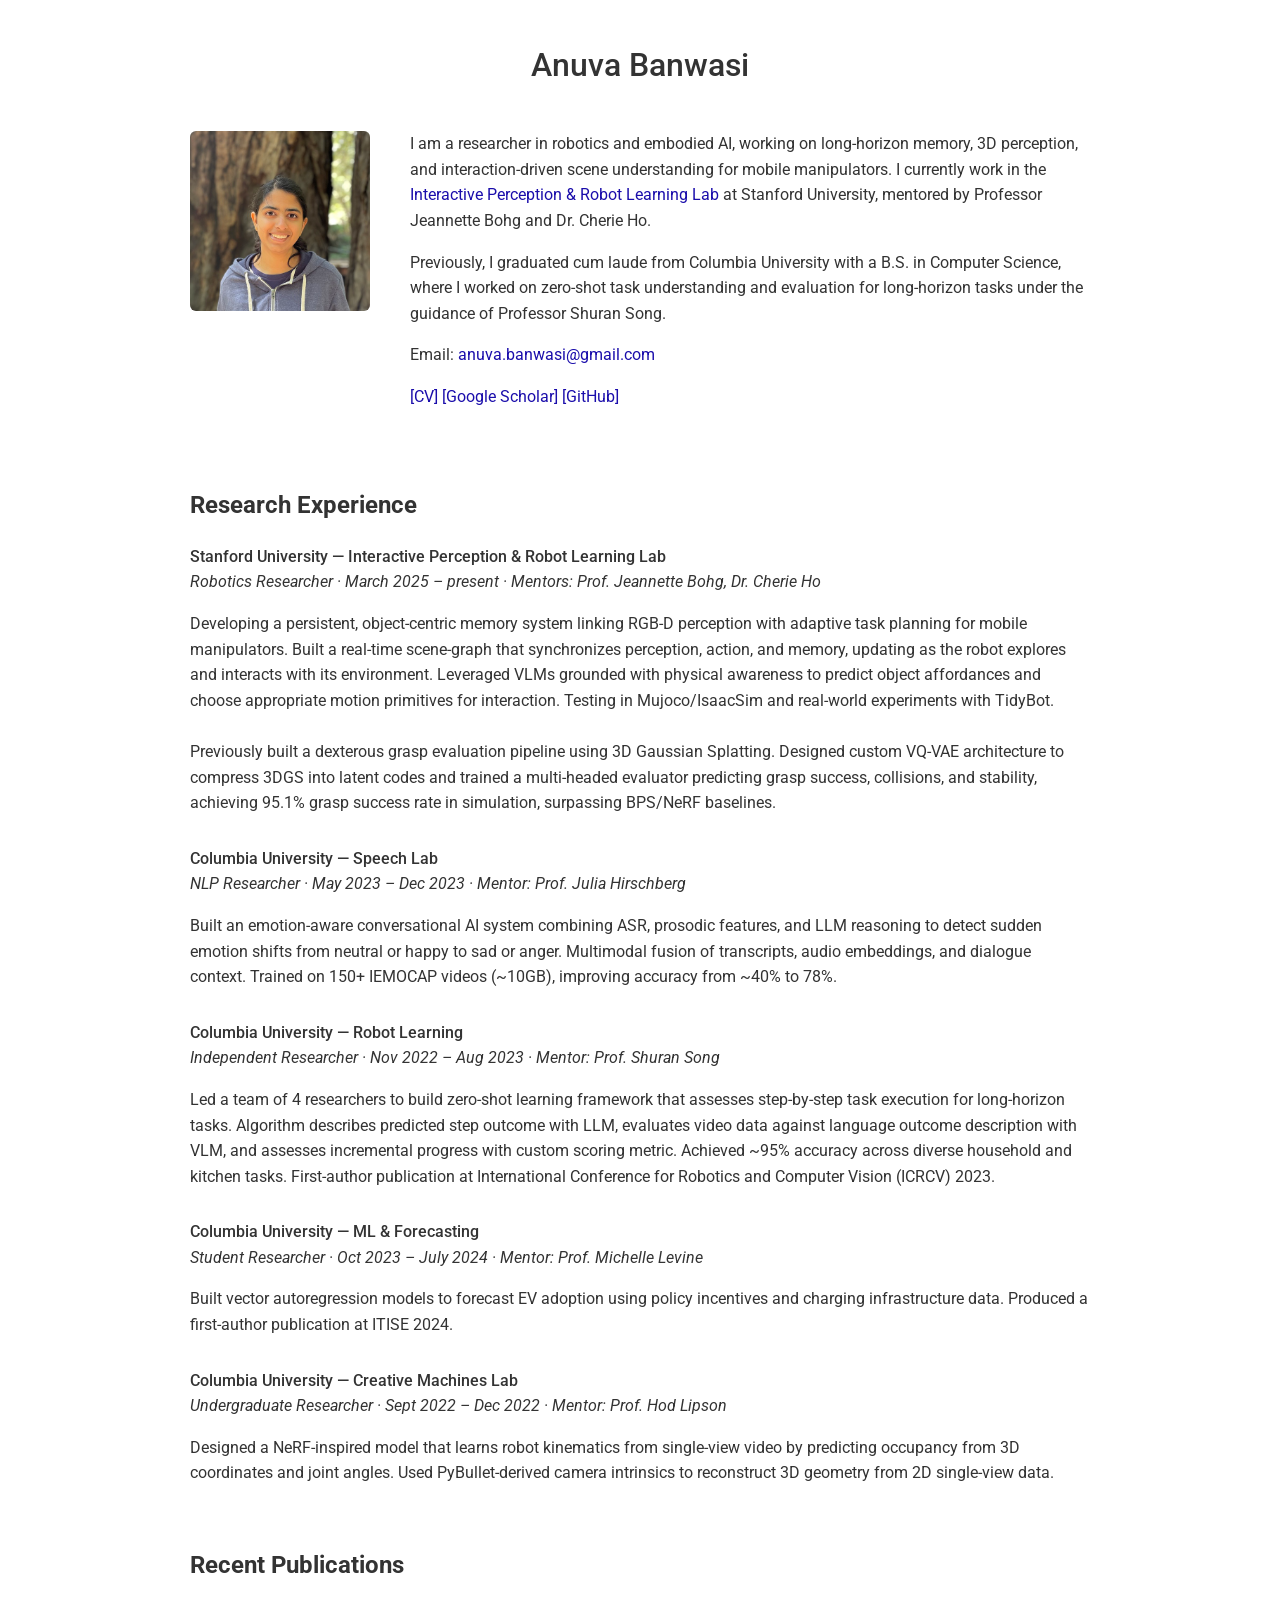
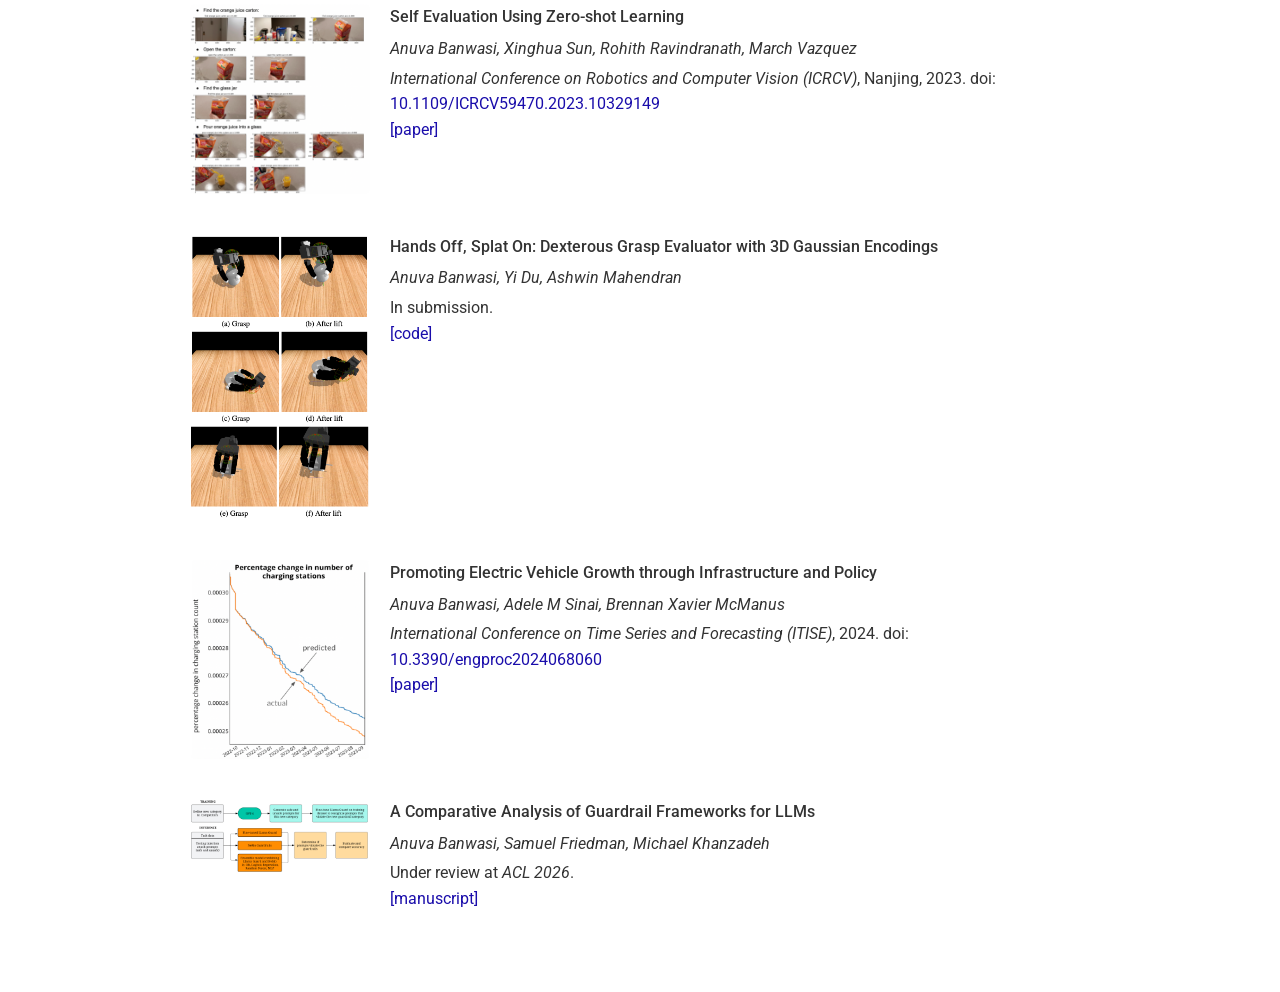
==== index.html @ 10b8a727 "Fix CV link in index.html" ====
<!DOCTYPE html>
<html lang="en">
<head>
  <meta charset="UTF-8">
  <title>Anuva Banwasi</title>
  <link href="https://fonts.googleapis.com/css2?family=Roboto:wght@300;400;500&display=swap" rel="stylesheet">
  <style>
    body {
      font-family: 'Roboto', sans-serif;
      max-width: 900px;
      margin: 40px auto 80px;
      line-height: 1.6;
      color: #333;
      padding: 0 20px;
    }

    h1 {
      text-align: center;
      margin-bottom: 40px;
      font-weight: 500;
    }

    .top-section {
      display: flex;
      flex-wrap: wrap;
      gap: 40px;
      align-items: flex-start;
    }

    .profile-pic {
      width: 180px;
      height: auto;
      border-radius: 6px;
      object-fit: cover;
      display: block;
    }

    .bio {
      flex: 1;
      min-width: 250px;
    }

    .bio p:first-of-type {
      margin-top: 0;
    }

    a {
      color: #1a0dab;
      text-decoration: none;
    }
    a:hover { text-decoration: underline; }

    .section {
      margin-top: 60px;
    }

    /* Publications */
    .publication {
      display: flex;
      align-items: flex-start;
      gap: 20px;
      margin-bottom: 40px;
    }

    .publication img {
      width: 180px;
      height: auto;
      border-radius: 6px;
      object-fit: cover;
    }

    .pub-entry {
      flex: 1;
    }

    .pub-title {
      font-weight: 500;
      margin-bottom: 6px;
    }

    .pub-authors {
      font-style: italic;
      margin-bottom: 4px;
    }

    .pub-links a {
      margin-right: 10px;
    }

    /* Research Experience list */
    .exp-entry {
      margin-bottom: 30px;
    }

    .exp-title {
      font-weight: 500;
    }

    .exp-role {
      font-style: italic;
      margin-bottom: 6px;
    }
  </style>
</head>

<body>

  <h1>Anuva Banwasi</h1>

  <!-- ================= TOP SECTION ================ -->
  <div class="top-section">
    <img class="profile-pic" src="profile.jpg" alt="Profile Photo">

    <div class="bio">
      <p>
        I am a researcher in robotics and embodied AI, working on long-horizon memory,
        3D perception, and interaction-driven scene understanding for mobile manipulators.
        I currently work in the 
        <a href="https://iprl.stanford.edu/" target="_blank">
          Interactive Perception & Robot Learning Lab
        </a>
        at Stanford University, mentored by Professor Jeannette Bohg and Dr. Cherie Ho.
      </p>

      <p>
        Previously, I graduated cum laude from Columbia University with a B.S. in Computer Science, 
        where I worked on zero-shot task understanding and evaluation for long-horizon tasks
        under the guidance of Professor Shuran Song.
      </p>

      <p>Email: <a href="mailto:anuva.banwasi@gmail.com">anuva.banwasi@gmail.com</a></p>

      <p>
        <a href="AnuvaBanwasi_Resume_Updated.pdf">[CV]</a>
        <a href="https://scholar.google.com/citations?user=RW7glMsAAAAJ&hl=en">[Google Scholar]</a>
        <a href="https://github.com/anuvabanwasi">[GitHub]</a>
      </p>
    </div>
  </div>


  <!-- ================= RESEARCH EXPERIENCE ================ -->
  <div class="section">
    <h2>Research Experience</h2>

    <!-- 1. Stanford IPRL -->
    <div class="exp-entry">
      <div class="exp-title">Stanford University — Interactive Perception & Robot Learning Lab</div>
      <div class="exp-role">Robotics Researcher · March 2025 – present · Mentors: Prof. Jeannette Bohg, Dr. Cherie Ho</div>
      <p>
        Developing a persistent, object-centric memory system linking RGB-D perception with adaptive task planning for mobile manipulators. Built a real-time scene-graph that synchronizes perception, action, and memory, updating as the robot explores and interacts with its environment. Leveraged VLMs grounded with physical awareness to predict object affordances and choose appropriate motion primitives for interaction. Testing in Mujoco/IsaacSim and real-world experiments with TidyBot.
        <br><br>
        Previously built a dexterous grasp evaluation pipeline using 3D Gaussian Splatting. Designed custom VQ-VAE architecture to compress 3DGS into latent codes and trained a multi-headed evaluator predicting grasp success, collisions, and stability, achieving 95.1% grasp success rate in simulation, surpassing BPS/NeRF baselines.
      </p>
    </div>

    <!-- 2. Columbia Speech Lab -->
    <div class="exp-entry">
      <div class="exp-title">Columbia University — Speech Lab</div>
      <div class="exp-role">NLP Researcher · May 2023 – Dec 2023 · Mentor: Prof. Julia Hirschberg</div>
      <p>
        Built an emotion-aware conversational AI system combining ASR, prosodic features, and LLM
        reasoning to detect sudden emotion shifts from neutral or happy to sad or anger. Multimodal fusion of transcripts, 
        audio embeddings, and dialogue context. Trained on 150+ IEMOCAP videos (~10GB), improving accuracy from ~40% to 78%.
      </p>
    </div>

    <!-- 3. Columbia Robot Learning -->
    <div class="exp-entry">
      <div class="exp-title">Columbia University — Robot Learning</div>
      <div class="exp-role">Independent Researcher · Nov 2022 – Aug 2023 · Mentor: Prof. Shuran Song</div>
      <p>
        Led a team of 4 researchers to build zero-shot learning framework that assesses step-by-step task execution 
        for long-horizon tasks. Algorithm describes predicted step outcome with LLM, evaluates video data against language 
        outcome description with VLM, and assesses incremental progress with custom scoring metric. Achieved ~95% accuracy
        across diverse household and kitchen tasks. First-author publication at International Conference for Robotics and Computer Vision
        (ICRCV) 2023.
      </p>
    </div>

    <!-- 4. Forecasting -->
    <div class="exp-entry">
      <div class="exp-title">Columbia University — ML & Forecasting</div>
      <div class="exp-role">Student Researcher · Oct 2023 – July 2024 · Mentor: Prof. Michelle Levine</div>
      <p>
        Built vector autoregression models to forecast EV adoption using policy incentives and 
        charging infrastructure data. Produced a first-author publication at ITISE 2024.
      </p>
    </div>

    <!-- 5. CML -->
    <div class="exp-entry">
      <div class="exp-title">Columbia University — Creative Machines Lab</div>
      <div class="exp-role">Undergraduate Researcher · Sept 2022 – Dec 2022 · Mentor: Prof. Hod Lipson</div>
      <p>
        Designed a NeRF-inspired model that learns robot kinematics from single-view video by predicting 
        occupancy from 3D coordinates and joint angles. Used PyBullet-derived camera intrinsics to 
        reconstruct 3D geometry from 2D single-view data.
      </p>
    </div>
  </div>


  <!-- ================= PUBLICATIONS ================ -->
  <div class="section">
  <h2>Recent Publications</h2>

  <!-- 1 -->
  <div class="publication">
    <img src="pub1.jpg">
    <div class="pub-entry">
      <div class="pub-title">Self Evaluation Using Zero-shot Learning</div>
      <div class="pub-authors">Anuva Banwasi, Xinghua Sun, Rohith Ravindranath, March Vazquez</div>
      <div>
        <i>International Conference on Robotics and Computer Vision (ICRCV)</i>, Nanjing, 2023.  
        doi: <a href="https://doi.org/10.1109/ICRCV59470.2023.10329149">10.1109/ICRCV59470.2023.10329149</a>
      </div>
      <div class="pub-links">
        <a href="https://doi.org/10.1109/ICRCV59470.2023.10329149">[paper]</a>
      </div>
    </div>
  </div>

    <!-- 2 -->
  <div class="publication">
    <img src="pub4.jpg">
    <div class="pub-entry">
      <div class="pub-title">Hands Off, Splat On: Dexterous Grasp Evaluator with 3D Gaussian Encodings</div>
      <div class="pub-authors">Anuva Banwasi, Yi Du, Ashwin Mahendran</div>
      <div>In submission.</div>
      <div class="pub-links">
        <a href="https://github.com/Dude346/CS231A">[code]</a>
      </div>
    </div>
  </div>

  <!-- 3 -->
  <div class="publication">
    <img src="pub2.jpg">
    <div class="pub-entry">
      <div class="pub-title">Promoting Electric Vehicle Growth through Infrastructure and Policy</div>
      <div class="pub-authors">Anuva Banwasi, Adele M Sinai, Brennan Xavier McManus</div>
      <div>
        <i>International Conference on Time Series and Forecasting (ITISE)</i>, 2024.  
        doi: <a href="https://doi.org/10.3390/engproc2024068060">10.3390/engproc2024068060</a>
      </div>
      <div class="pub-links">
        <a href="https://doi.org/10.3390/engproc2024068060">[paper]</a>
      </div>
    </div>
  </div>

  <!-- 4 -->
  <div class="publication">
    <img src="pub3.jpg">
    <div class="pub-entry">
      <div class="pub-title">A Comparative Analysis of Guardrail Frameworks for LLMs</div>
      <div class="pub-authors">Anuva Banwasi, Samuel Friedman, Michael Khanzadeh</div>
      <div>Under review at <i>ACL 2026</i>.</div>
      <div class="pub-links">
        <a href="https://github.com/llmguardrails/LLMGuardrailsPaper">[manuscript]</a>
      </div>
    </div>
  </div>

</div>

</body>
</html>
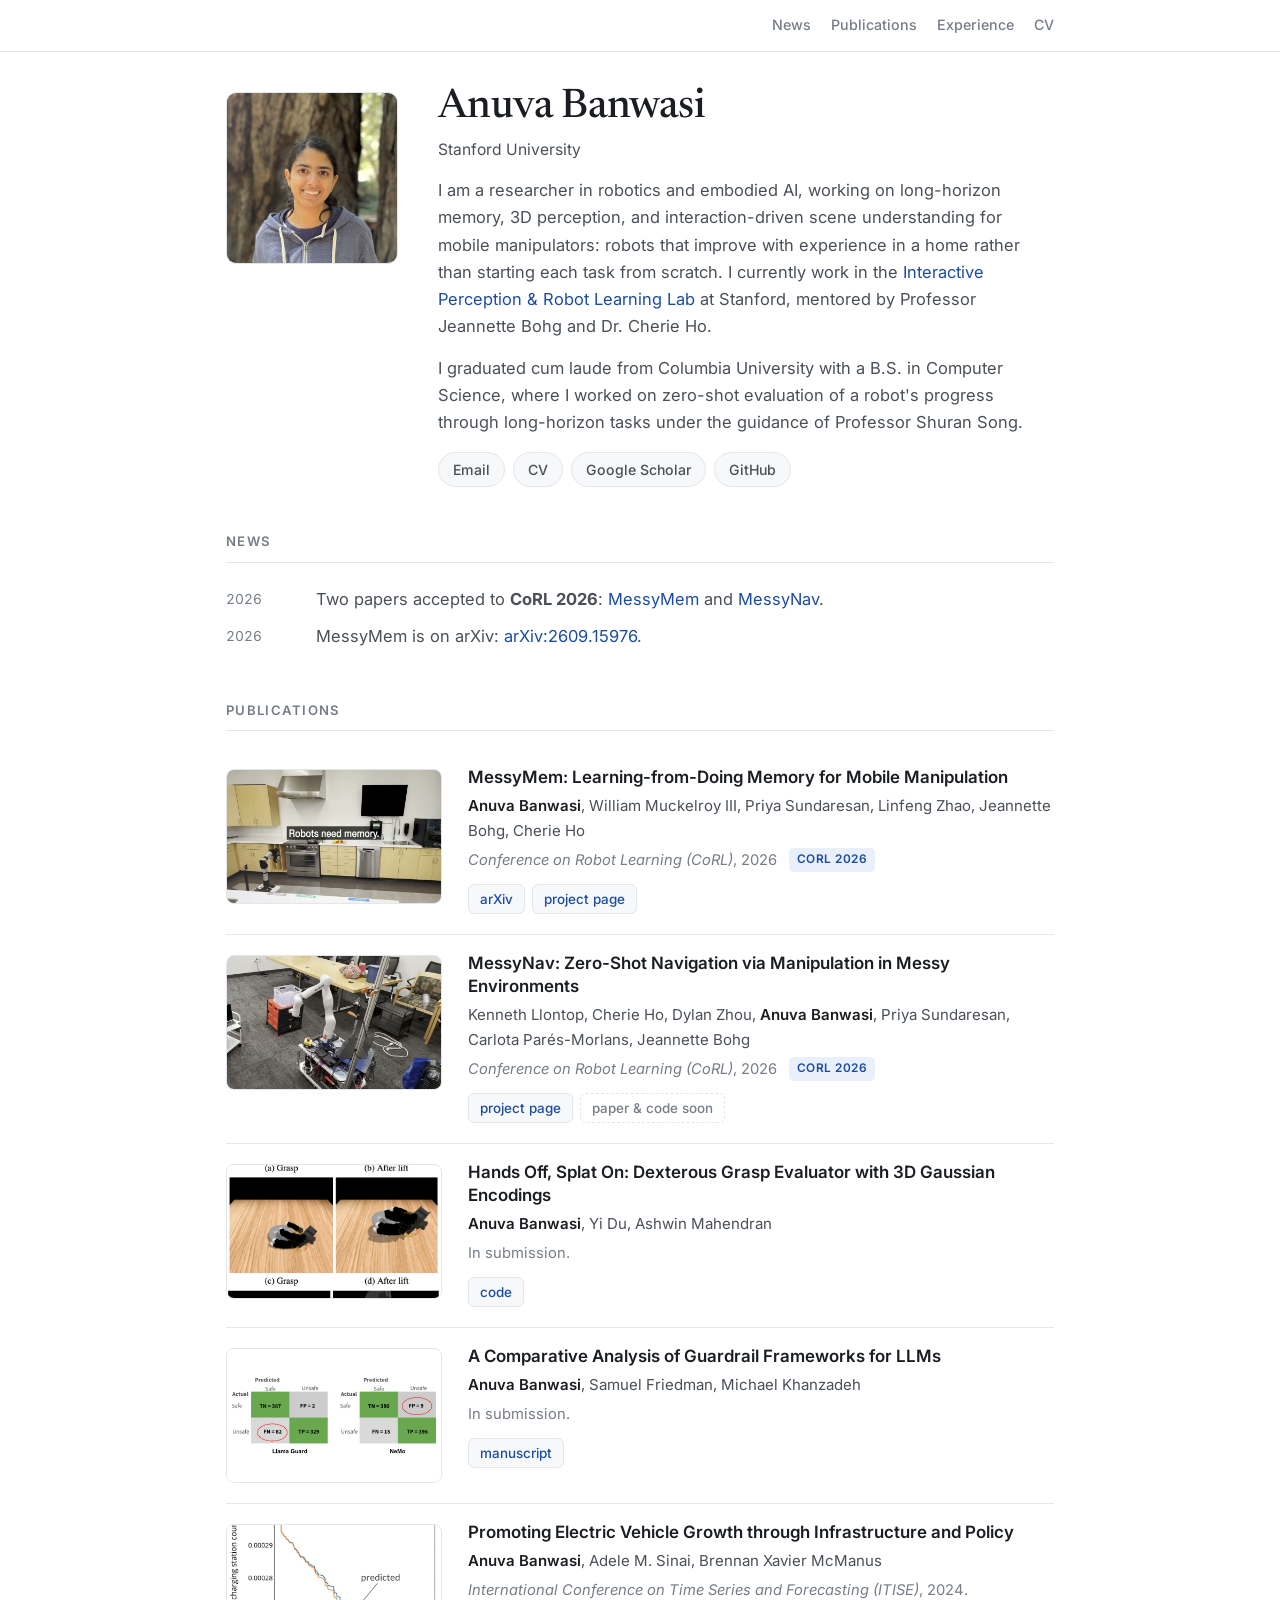
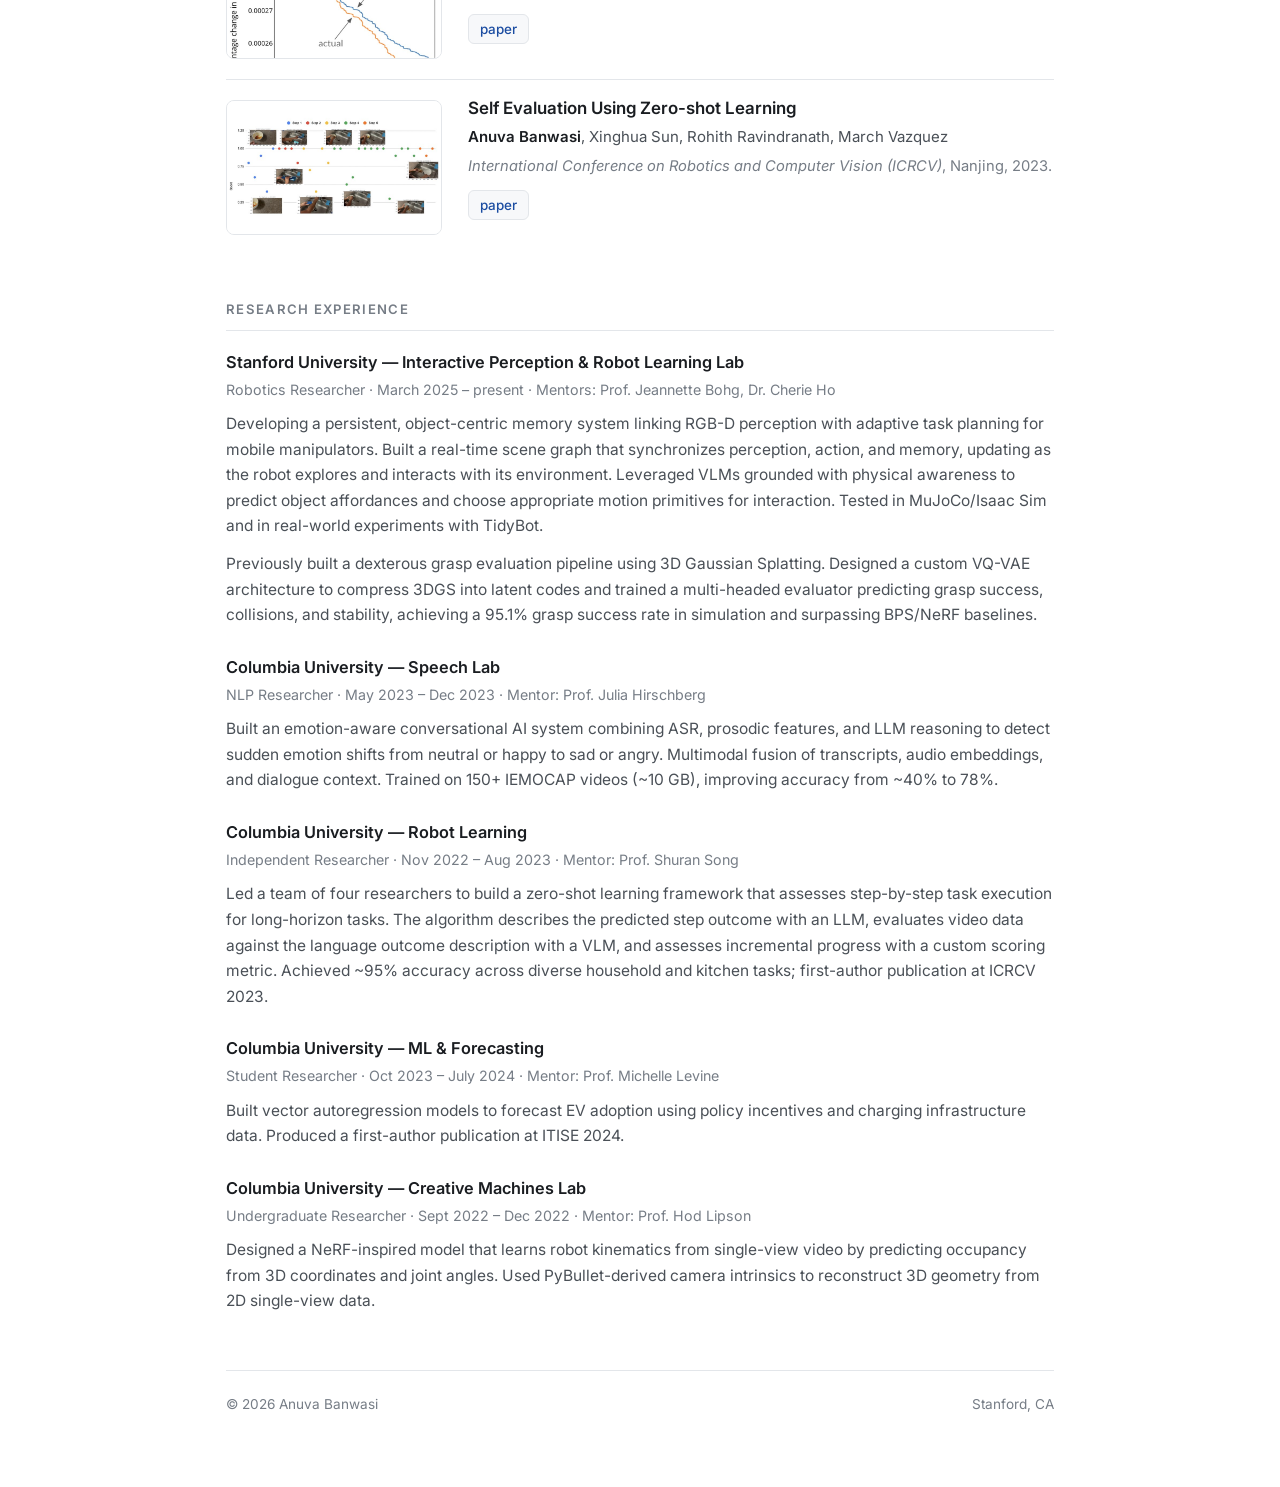
==== commit 70db8619: "Add MessyMem and MessyNav; redesign homepage - Add both CoRL 2026 papers with project/arXiv links an" ====
--- a/index.html
+++ b/index.html
@@ -1,269 +1,590 @@
 <!DOCTYPE html>
 <html lang="en">
 <head>
-  <meta charset="UTF-8">
-  <title>Anuva Banwasi</title>
-  <link href="https://fonts.googleapis.com/css2?family=Roboto:wght@300;400;500&display=swap" rel="stylesheet">
-  <style>
-    body {
-      font-family: 'Roboto', sans-serif;
-      max-width: 900px;
-      margin: 40px auto 80px;
-      line-height: 1.6;
-      color: #333;
-      padding: 0 20px;
+<meta charset="UTF-8">
+<meta name="viewport" content="width=device-width, initial-scale=1">
+
+<title>Anuva Banwasi</title>
+<meta name="description" content="Anuva Banwasi is a researcher in robotics and embodied AI, working on long-horizon memory, 3D perception, and interaction-driven scene understanding for mobile manipulators at Stanford University.">
+
+<meta property="og:title" content="Anuva Banwasi">
+<meta property="og:description" content="Researcher in robotics and embodied AI, working on long-horizon memory, 3D perception, and interaction-driven scene understanding for mobile manipulators.">
+<meta property="og:url" content="https://anuvabanwasi.github.io/">
+<meta property="og:image" content="https://anuvabanwasi.github.io/profile.jpg">
+<meta property="og:type" content="website">
+<meta name="twitter:card" content="summary">
+
+<link rel="icon" href="data:image/svg+xml,<svg xmlns='http://www.w3.org/2000/svg' viewBox='0 0 100 100'><text y='.9em' font-size='90'>🤖</text></svg>">
+<link rel="preconnect" href="https://fonts.googleapis.com">
+<link rel="preconnect" href="https://fonts.gstatic.com" crossorigin>
+<link href="https://fonts.googleapis.com/css2?family=Inter:wght@400;500;600;700&family=Newsreader:ital,opsz,wght@0,6..72,400;0,6..72,500;1,6..72,400&display=swap" rel="stylesheet">
+
+<style>
+  :root {
+    --bg:        #ffffff;
+    --surface:   #f7f8fa;
+    --text:      #1a1d21;
+    --text-soft: #4a5057;
+    --text-mute: #767d86;
+    --line:      #e3e6ea;
+    --accent:    #1b4ca1;
+    --accent-bg: #eaf0fb;
+    --radius:    10px;
+  }
+
+  @media (prefers-color-scheme: dark) {
+    :root:not([data-theme="light"]) {
+      --bg:        #101215;
+      --surface:   #181b20;
+      --text:      #e9ecef;
+      --text-soft: #b3b9c1;
+      --text-mute: #858c95;
+      --line:      #2a2f36;
+      --accent:    #86b6ef;
+      --accent-bg: #16233a;
     }
-
-    h1 {
-      text-align: center;
-      margin-bottom: 40px;
-      font-weight: 500;
-    }
-
-    .top-section {
-      display: flex;
-      flex-wrap: wrap;
-      gap: 40px;
-      align-items: flex-start;
-    }
-
-    .profile-pic {
-      width: 180px;
-      height: auto;
-      border-radius: 6px;
-      object-fit: cover;
-      display: block;
-    }
-
-    .bio {
-      flex: 1;
-      min-width: 250px;
-    }
-
-    .bio p:first-of-type {
-      margin-top: 0;
-    }
-
-    a {
-      color: #1a0dab;
-      text-decoration: none;
-    }
-    a:hover { text-decoration: underline; }
-
-    .section {
-      margin-top: 60px;
-    }
-
-    /* Publications */
-    .publication {
-      display: flex;
-      align-items: flex-start;
-      gap: 20px;
-      margin-bottom: 40px;
-    }
-
-    .publication img {
-      width: 180px;
-      height: auto;
-      border-radius: 6px;
-      object-fit: cover;
-    }
-
-    .pub-entry {
-      flex: 1;
-    }
-
-    .pub-title {
-      font-weight: 500;
-      margin-bottom: 6px;
-    }
-
-    .pub-authors {
-      font-style: italic;
-      margin-bottom: 4px;
-    }
-
-    .pub-links a {
-      margin-right: 10px;
-    }
-
-    /* Research Experience list */
-    .exp-entry {
-      margin-bottom: 30px;
-    }
-
-    .exp-title {
-      font-weight: 500;
-    }
-
-    .exp-role {
-      font-style: italic;
-      margin-bottom: 6px;
-    }
-  </style>
+  }
+  :root[data-theme="dark"] {
+    --bg:#101215; --surface:#181b20; --text:#e9ecef; --text-soft:#b3b9c1;
+    --text-mute:#858c95; --line:#2a2f36; --accent:#86b6ef; --accent-bg:#16233a;
+  }
+
+  * { box-sizing: border-box; }
+
+  html { -webkit-text-size-adjust: 100%; }
+
+  body {
+    margin: 0;
+    background: var(--bg);
+    color: var(--text);
+    font-family: 'Inter', -apple-system, BlinkMacSystemFont, 'Segoe UI', sans-serif;
+    font-size: 16.5px;
+    line-height: 1.65;
+    -webkit-font-smoothing: antialiased;
+  }
+
+  .wrap {
+    max-width: 860px;
+    margin: 0 auto;
+    padding: 40px 16px 72px;
+  }
+
+  a { color: var(--accent); text-decoration: none; }
+  a:hover { text-decoration: underline; text-underline-offset: 2px; }
+
+  /* ---------- header ---------- */
+  header.intro {
+    display: grid;
+    grid-template-columns: 172px 1fr;
+    gap: 40px;
+    align-items: start;
+  }
+
+  .portrait {
+    width: 172px;
+    height: 172px;
+    border-radius: var(--radius);
+    object-fit: cover;
+    display: block;
+    border: 1px solid var(--line);
+  }
+
+  h1 {
+    font-family: 'Newsreader', Georgia, serif;
+    font-size: 2.55rem;
+    font-weight: 500;
+    line-height: 1.1;
+    letter-spacing: -0.015em;
+    margin: -6px 0 6px;
+  }
+
+  .tagline {
+    color: var(--text-mute);
+    font-size: 0.98rem;
+    margin: 0 0 18px;
+  }
+
+  .intro p { margin: 0 0 14px; color: var(--text-soft); }
+
+  .contact {
+    margin-top: 16px;
+    display: flex;
+    flex-wrap: wrap;
+    gap: 8px;
+  }
+
+  .contact a {
+    border: 1px solid var(--line);
+    border-radius: 999px;
+    padding: 5px 14px;
+    font-size: 0.88rem;
+    font-weight: 500;
+    color: var(--text-soft);
+    background: var(--surface);
+    transition: border-color .15s, color .15s;
+  }
+  .contact a:hover {
+    text-decoration: none;
+    color: var(--accent);
+    border-color: var(--accent);
+  }
+
+  /* ---------- sticky section nav ---------- */
+  html { scroll-behavior: smooth; }
+  @media (prefers-reduced-motion: reduce) { html { scroll-behavior: auto; } }
+
+  .sitenav {
+    position: sticky;
+    top: 0;
+    z-index: 20;
+    background: var(--bg);
+    border-bottom: 1px solid var(--line);
+  }
+
+  .sitenav-inner {
+    max-width: 860px;
+    margin: 0 auto;
+    padding: 11px 16px;
+    display: flex;
+    align-items: center;
+    justify-content: flex-end;
+    gap: 16px;
+  }
+
+  .sitenav-links { display: flex; flex-wrap: wrap; gap: 20px; }
+
+  .sitenav-links a {
+    font-size: 0.89rem;
+    font-weight: 500;
+    color: var(--text-mute);
+    padding: 2px 0;
+    border-bottom: 2px solid transparent;
+  }
+  .sitenav-links a:hover { color: var(--text); text-decoration: none; }
+  .sitenav-links a.active {
+    color: var(--text);
+    border-bottom-color: var(--accent);
+  }
+
+  /* ---------- sections ---------- */
+  section { margin-top: 44px; scroll-margin-top: 62px; }
+
+  h2 {
+    font-size: 0.82rem;
+    font-weight: 600;
+    text-transform: uppercase;
+    letter-spacing: 0.1em;
+    color: var(--text-mute);
+    margin: 0 0 18px;
+    padding-bottom: 9px;
+    border-bottom: 1px solid var(--line);
+  }
+
+  /* ---------- news ---------- */
+  .news { list-style: none; margin: 0; padding: 0; }
+  .news li {
+    display: grid;
+    grid-template-columns: 74px 1fr;
+    gap: 16px;
+    padding: 5px 0;
+    color: var(--text-soft);
+  }
+  .news time {
+    color: var(--text-mute);
+    font-size: 0.86rem;
+    font-variant-numeric: tabular-nums;
+    padding-top: 2px;
+  }
+
+  /* ---------- publications ---------- */
+  .pub {
+    display: grid;
+    grid-template-columns: 216px 1fr;
+    gap: 26px;
+    padding: 20px 0;
+    border-bottom: 1px solid var(--line);
+  }
+  .pub:last-child { border-bottom: 0; }
+
+  .pub-thumb {
+    width: 100%;
+    aspect-ratio: 16 / 10;
+    object-fit: cover;
+    border-radius: 8px;
+    border: 1px solid var(--line);
+    background: var(--surface);
+    display: block;
+  }
+
+  .pub-title {
+    font-weight: 600;
+    font-size: 1.06rem;
+    line-height: 1.35;
+    margin: -3px 0 5px;
+  }
+  .pub-title a { color: var(--text); }
+  .pub-title a:hover { color: var(--accent); }
+
+  .pub-authors { font-size: 0.94rem; color: var(--text-soft); margin-bottom: 4px; }
+  .pub-authors .me { color: var(--text); font-weight: 600; }
+
+  .pub-venue { font-size: 0.92rem; color: var(--text-mute); margin-bottom: 12px; }
+  .pub-venue em { font-style: italic; }
+
+  .badge {
+    display: inline-block;
+    background: var(--accent-bg);
+    color: var(--accent);
+    font-size: 0.74rem;
+    font-weight: 600;
+    letter-spacing: 0.04em;
+    text-transform: uppercase;
+    padding: 2px 8px;
+    border-radius: 5px;
+    margin-left: 8px;
+    vertical-align: 1.5px;
+  }
+
+  .pub-links { display: flex; flex-wrap: wrap; gap: 7px; }
+  .pub-links a {
+    font-size: 0.84rem;
+    font-weight: 500;
+    padding: 3px 11px;
+    border: 1px solid var(--line);
+    border-radius: 6px;
+    background: var(--surface);
+  }
+  .pub-links a:hover { text-decoration: none; border-color: var(--accent); }
+  .pub-links .soon-tag {
+    font-size: 0.84rem;
+    font-weight: 500;
+    padding: 3px 11px;
+    border: 1px dashed var(--line);
+    border-radius: 6px;
+    color: var(--text-mute);
+  }
+
+  /* ---------- experience ---------- */
+  .exp { padding: 0 0 26px; }
+  .exp:last-child { padding-bottom: 0; }
+
+  .exp-title { font-weight: 600; font-size: 1.02rem; margin-bottom: 2px; }
+  .exp-meta {
+    font-size: 0.89rem;
+    color: var(--text-mute);
+    margin-bottom: 10px;
+  }
+  .exp p { margin: 0 0 12px; color: var(--text-soft); font-size: 0.97rem; }
+  .exp p:last-child { margin-bottom: 0; }
+
+  footer {
+    margin-top: 56px;
+    padding-top: 22px;
+    border-top: 1px solid var(--line);
+    font-size: 0.85rem;
+    color: var(--text-mute);
+    display: flex;
+    justify-content: space-between;
+    flex-wrap: wrap;
+    gap: 10px;
+  }
+
+  /* ---------- responsive ---------- */
+  @media (max-width: 720px) {
+    .wrap { padding: 24px 16px 56px; }
+    .sitenav-inner { padding: 9px 16px; }
+    .sitenav-links { gap: 16px; width: 100%; justify-content: space-between; }
+    .sitenav-links a { font-size: 0.84rem; }
+    header.intro { grid-template-columns: 1fr; gap: 24px; }
+    .portrait { width: 132px; height: 132px; }
+    h1 { font-size: 2.1rem; margin-top: 0; }
+    .pub { grid-template-columns: 1fr; gap: 16px; }
+    .pub-thumb { max-width: 340px; }
+    .news li { grid-template-columns: 1fr; gap: 2px; }
+    section { margin-top: 36px; }
+  }
+</style>
 </head>
 
-<body>
-
-  <h1>Anuva Banwasi</h1>
-
-  <!-- ================= TOP SECTION ================ -->
-  <div class="top-section">
-    <img class="profile-pic" src="profile.jpg" alt="Profile Photo">
-
-    <div class="bio">
+<body id="top">
+
+<nav class="sitenav" aria-label="Section navigation">
+  <div class="sitenav-inner">
+    <div class="sitenav-links">
+      <a href="#news">News</a>
+      <a href="#publications">Publications</a>
+      <a href="#experience">Experience</a>
+      <a href="AnuvaBanwasi_Resume_Updated.pdf">CV</a>
+    </div>
+  </div>
+</nav>
+
+<div class="wrap">
+
+  <!-- ============================ INTRO ============================ -->
+  <header class="intro">
+    <img class="portrait" src="profile.jpg" alt="Anuva Banwasi">
+
+    <div>
+      <h1>Anuva Banwasi</h1>
+      <p class="tagline">Stanford University</p>
+
       <p>
         I am a researcher in robotics and embodied AI, working on long-horizon memory,
-        3D perception, and interaction-driven scene understanding for mobile manipulators.
-        I currently work in the 
-        <a href="https://iprl.stanford.edu/" target="_blank">
-          Interactive Perception & Robot Learning Lab
-        </a>
-        at Stanford University, mentored by Professor Jeannette Bohg and Dr. Cherie Ho.
-      </p>
-
-      <p>
-        Previously, I graduated cum laude from Columbia University with a B.S. in Computer Science, 
-        where I worked on zero-shot task understanding and evaluation for long-horizon tasks
+        3D perception, and interaction-driven scene understanding for mobile manipulators:
+        robots that improve with experience in a home rather than starting each task
+        from scratch. I currently work in the
+        <a href="https://iprl.stanford.edu/" target="_blank" rel="noopener">Interactive Perception &amp; Robot Learning Lab</a>
+        at Stanford, mentored by Professor Jeannette Bohg and Dr. Cherie Ho.
+      </p>
+
+      <p>
+        I graduated cum laude from Columbia University with a B.S. in Computer Science,
+        where I worked on zero-shot evaluation of a robot's progress through long-horizon tasks
         under the guidance of Professor Shuran Song.
       </p>
 
-      <p>Email: <a href="mailto:anuva.banwasi@gmail.com">anuva.banwasi@gmail.com</a></p>
-
-      <p>
-        <a href="AnuvaBanwasi_Resume_Updated.pdf">[CV]</a>
-        <a href="https://scholar.google.com/citations?user=RW7glMsAAAAJ&hl=en">[Google Scholar]</a>
-        <a href="https://github.com/anuvabanwasi">[GitHub]</a>
-      </p>
-    </div>
-  </div>
-
-
-  <!-- ================= RESEARCH EXPERIENCE ================ -->
-  <div class="section">
+      <div class="contact">
+        <a href="mailto:anuva.banwasi@gmail.com">Email</a>
+        <a href="AnuvaBanwasi_Resume_Updated.pdf">CV</a>
+        <a href="https://scholar.google.com/citations?user=RW7glMsAAAAJ&hl=en" target="_blank" rel="noopener">Google Scholar</a>
+        <a href="https://github.com/anuvabanwasi" target="_blank" rel="noopener">GitHub</a>
+      </div>
+    </div>
+  </header>
+
+  <!-- ============================ NEWS ============================ -->
+  <section id="news">
+    <h2>News</h2>
+    <ul class="news">
+      <li>
+        <time>2026</time>
+        <span>Two papers accepted to <strong>CoRL 2026</strong>:
+          <a href="https://messymem.github.io/" target="_blank" rel="noopener">MessyMem</a> and
+          <a href="https://messynav.github.io/" target="_blank" rel="noopener">MessyNav</a>.</span>
+      </li>
+      <li>
+        <time>2026</time>
+        <span>MessyMem is on arXiv:
+          <a href="https://arxiv.org/abs/2609.15976" target="_blank" rel="noopener">arXiv:2609.15976</a>.</span>
+      </li>
+    </ul>
+  </section>
+
+  <!-- ========================= PUBLICATIONS ========================= -->
+  <section id="publications">
+    <h2>Publications</h2>
+
+    <!-- MessyMem -->
+    <article class="pub">
+      <a href="https://messymem.github.io/" target="_blank" rel="noopener">
+        <img class="pub-thumb" src="messymem.jpg"
+             alt="A mobile manipulator in a kitchen, captioned &quot;Robots need memory.&quot;">
+      </a>
+      <div>
+        <div class="pub-title">
+          <a href="https://messymem.github.io/" target="_blank" rel="noopener">MessyMem: Learning-from-Doing Memory for Mobile Manipulation</a>
+        </div>
+        <div class="pub-authors">
+          <span class="me">Anuva Banwasi</span>, William Muckelroy III, Priya Sundaresan,
+          Linfeng Zhao, Jeannette Bohg, Cherie Ho
+        </div>
+        <div class="pub-venue">
+          <em>Conference on Robot Learning (CoRL)</em>, 2026 <span class="badge">CoRL 2026</span>
+        </div>
+        <div class="pub-links">
+          <a href="https://arxiv.org/abs/2609.15976" target="_blank" rel="noopener">arXiv</a>
+          <a href="https://messymem.github.io/" target="_blank" rel="noopener">project page</a>
+        </div>
+      </div>
+    </article>
+
+    <!-- MessyNav -->
+    <article class="pub">
+      <a href="https://messynav.github.io/" target="_blank" rel="noopener">
+        <img class="pub-thumb" src="messynav.jpg"
+             alt="A mobile manipulator clearing objects to navigate through a cluttered room">
+      </a>
+      <div>
+        <div class="pub-title">
+          <a href="https://messynav.github.io/" target="_blank" rel="noopener">MessyNav: Zero-Shot Navigation via Manipulation in Messy Environments</a>
+        </div>
+        <div class="pub-authors">
+          Kenneth Llontop, Cherie Ho, Dylan Zhou, <span class="me">Anuva Banwasi</span>,
+          Priya Sundaresan, Carlota Parés-Morlans, Jeannette Bohg
+        </div>
+        <div class="pub-venue">
+          <em>Conference on Robot Learning (CoRL)</em>, 2026 <span class="badge">CoRL 2026</span>
+        </div>
+        <div class="pub-links">
+          <a href="https://messynav.github.io/" target="_blank" rel="noopener">project page</a>
+          <span class="soon-tag">paper &amp; code soon</span>
+        </div>
+      </div>
+    </article>
+
+    <!-- Hands Off, Splat On -->
+    <article class="pub">
+      <img class="pub-thumb" src="pub4.jpg" alt="Dexterous grasp evaluation with 3D Gaussian encodings">
+      <div>
+        <div class="pub-title">Hands Off, Splat On: Dexterous Grasp Evaluator with 3D Gaussian Encodings</div>
+        <div class="pub-authors">
+          <span class="me">Anuva Banwasi</span>, Yi Du, Ashwin Mahendran
+        </div>
+        <div class="pub-venue">In submission.</div>
+        <div class="pub-links">
+          <a href="https://github.com/Dude346/CS231A" target="_blank" rel="noopener">code</a>
+        </div>
+      </div>
+    </article>
+
+    <!-- Guardrails -->
+    <article class="pub">
+      <img class="pub-thumb" src="pub3.jpg" alt="Comparative analysis of guardrail frameworks for LLMs">
+      <div>
+        <div class="pub-title">A Comparative Analysis of Guardrail Frameworks for LLMs</div>
+        <div class="pub-authors">
+          <span class="me">Anuva Banwasi</span>, Samuel Friedman, Michael Khanzadeh
+        </div>
+        <div class="pub-venue">In submission.</div>
+        <div class="pub-links">
+          <a href="https://github.com/llmguardrails/LLMGuardrailsPaper" target="_blank" rel="noopener">manuscript</a>
+        </div>
+      </div>
+    </article>
+
+    <!-- ITISE -->
+    <article class="pub">
+      <img class="pub-thumb" src="pub2.jpg" alt="Electric vehicle growth, infrastructure and policy forecasting">
+      <div>
+        <div class="pub-title">Promoting Electric Vehicle Growth through Infrastructure and Policy</div>
+        <div class="pub-authors">
+          <span class="me">Anuva Banwasi</span>, Adele M. Sinai, Brennan Xavier McManus
+        </div>
+        <div class="pub-venue">
+          <em>International Conference on Time Series and Forecasting (ITISE)</em>, 2024.
+        </div>
+        <div class="pub-links">
+          <a href="https://doi.org/10.3390/engproc2024068060" target="_blank" rel="noopener">paper</a>
+        </div>
+      </div>
+    </article>
+
+    <!-- ICRCV -->
+    <article class="pub">
+      <img class="pub-thumb" src="pub1.jpg" alt="Self evaluation using zero-shot learning">
+      <div>
+        <div class="pub-title">Self Evaluation Using Zero-shot Learning</div>
+        <div class="pub-authors">
+          <span class="me">Anuva Banwasi</span>, Xinghua Sun, Rohith Ravindranath, March Vazquez
+        </div>
+        <div class="pub-venue">
+          <em>International Conference on Robotics and Computer Vision (ICRCV)</em>, Nanjing, 2023.
+        </div>
+        <div class="pub-links">
+          <a href="https://doi.org/10.1109/ICRCV59470.2023.10329149" target="_blank" rel="noopener">paper</a>
+        </div>
+      </div>
+    </article>
+  </section>
+
+  <!-- ====================== RESEARCH EXPERIENCE ====================== -->
+  <section id="experience">
     <h2>Research Experience</h2>
 
-    <!-- 1. Stanford IPRL -->
-    <div class="exp-entry">
-      <div class="exp-title">Stanford University — Interactive Perception & Robot Learning Lab</div>
-      <div class="exp-role">Robotics Researcher · March 2025 – present · Mentors: Prof. Jeannette Bohg, Dr. Cherie Ho</div>
-      <p>
-        Developing a persistent, object-centric memory system linking RGB-D perception with adaptive task planning for mobile manipulators. Built a real-time scene-graph that synchronizes perception, action, and memory, updating as the robot explores and interacts with its environment. Leveraged VLMs grounded with physical awareness to predict object affordances and choose appropriate motion primitives for interaction. Testing in Mujoco/IsaacSim and real-world experiments with TidyBot.
-        <br><br>
-        Previously built a dexterous grasp evaluation pipeline using 3D Gaussian Splatting. Designed custom VQ-VAE architecture to compress 3DGS into latent codes and trained a multi-headed evaluator predicting grasp success, collisions, and stability, achieving 95.1% grasp success rate in simulation, surpassing BPS/NeRF baselines.
-      </p>
-    </div>
-
-    <!-- 2. Columbia Speech Lab -->
-    <div class="exp-entry">
+    <div class="exp">
+      <div class="exp-title">Stanford University — Interactive Perception &amp; Robot Learning Lab</div>
+      <div class="exp-meta">Robotics Researcher · March 2025 – present · Mentors: Prof. Jeannette Bohg, Dr. Cherie Ho</div>
+      <p>
+        Developing a persistent, object-centric memory system linking RGB-D perception with adaptive
+        task planning for mobile manipulators. Built a real-time scene graph that synchronizes
+        perception, action, and memory, updating as the robot explores and interacts with its
+        environment. Leveraged VLMs grounded with physical awareness to predict object affordances
+        and choose appropriate motion primitives for interaction. Tested in MuJoCo/Isaac Sim and in
+        real-world experiments with TidyBot.
+      </p>
+      <p>
+        Previously built a dexterous grasp evaluation pipeline using 3D Gaussian Splatting. Designed
+        a custom VQ-VAE architecture to compress 3DGS into latent codes and trained a multi-headed
+        evaluator predicting grasp success, collisions, and stability, achieving a 95.1% grasp
+        success rate in simulation and surpassing BPS/NeRF baselines.
+      </p>
+    </div>
+
+    <div class="exp">
       <div class="exp-title">Columbia University — Speech Lab</div>
-      <div class="exp-role">NLP Researcher · May 2023 – Dec 2023 · Mentor: Prof. Julia Hirschberg</div>
+      <div class="exp-meta">NLP Researcher · May 2023 – Dec 2023 · Mentor: Prof. Julia Hirschberg</div>
       <p>
         Built an emotion-aware conversational AI system combining ASR, prosodic features, and LLM
-        reasoning to detect sudden emotion shifts from neutral or happy to sad or anger. Multimodal fusion of transcripts, 
-        audio embeddings, and dialogue context. Trained on 150+ IEMOCAP videos (~10GB), improving accuracy from ~40% to 78%.
-      </p>
-    </div>
-
-    <!-- 3. Columbia Robot Learning -->
-    <div class="exp-entry">
+        reasoning to detect sudden emotion shifts from neutral or happy to sad or angry. Multimodal
+        fusion of transcripts, audio embeddings, and dialogue context. Trained on 150+ IEMOCAP videos
+        (~10 GB), improving accuracy from ~40% to 78%.
+      </p>
+    </div>
+
+    <div class="exp">
       <div class="exp-title">Columbia University — Robot Learning</div>
-      <div class="exp-role">Independent Researcher · Nov 2022 – Aug 2023 · Mentor: Prof. Shuran Song</div>
-      <p>
-        Led a team of 4 researchers to build zero-shot learning framework that assesses step-by-step task execution 
-        for long-horizon tasks. Algorithm describes predicted step outcome with LLM, evaluates video data against language 
-        outcome description with VLM, and assesses incremental progress with custom scoring metric. Achieved ~95% accuracy
-        across diverse household and kitchen tasks. First-author publication at International Conference for Robotics and Computer Vision
-        (ICRCV) 2023.
-      </p>
-    </div>
-
-    <!-- 4. Forecasting -->
-    <div class="exp-entry">
-      <div class="exp-title">Columbia University — ML & Forecasting</div>
-      <div class="exp-role">Student Researcher · Oct 2023 – July 2024 · Mentor: Prof. Michelle Levine</div>
-      <p>
-        Built vector autoregression models to forecast EV adoption using policy incentives and 
+      <div class="exp-meta">Independent Researcher · Nov 2022 – Aug 2023 · Mentor: Prof. Shuran Song</div>
+      <p>
+        Led a team of four researchers to build a zero-shot learning framework that assesses
+        step-by-step task execution for long-horizon tasks. The algorithm describes the predicted step
+        outcome with an LLM, evaluates video data against the language outcome description with a VLM,
+        and assesses incremental progress with a custom scoring metric. Achieved ~95% accuracy across
+        diverse household and kitchen tasks; first-author publication at ICRCV 2023.
+      </p>
+    </div>
+
+    <div class="exp">
+      <div class="exp-title">Columbia University — ML &amp; Forecasting</div>
+      <div class="exp-meta">Student Researcher · Oct 2023 – July 2024 · Mentor: Prof. Michelle Levine</div>
+      <p>
+        Built vector autoregression models to forecast EV adoption using policy incentives and
         charging infrastructure data. Produced a first-author publication at ITISE 2024.
       </p>
     </div>
 
-    <!-- 5. CML -->
-    <div class="exp-entry">
+    <div class="exp">
       <div class="exp-title">Columbia University — Creative Machines Lab</div>
-      <div class="exp-role">Undergraduate Researcher · Sept 2022 – Dec 2022 · Mentor: Prof. Hod Lipson</div>
-      <p>
-        Designed a NeRF-inspired model that learns robot kinematics from single-view video by predicting 
-        occupancy from 3D coordinates and joint angles. Used PyBullet-derived camera intrinsics to 
-        reconstruct 3D geometry from 2D single-view data.
-      </p>
-    </div>
-  </div>
-
-
-  <!-- ================= PUBLICATIONS ================ -->
-  <div class="section">
-  <h2>Recent Publications</h2>
-
-  <!-- 1 -->
-  <div class="publication">
-    <img src="pub1.jpg">
-    <div class="pub-entry">
-      <div class="pub-title">Self Evaluation Using Zero-shot Learning</div>
-      <div class="pub-authors">Anuva Banwasi, Xinghua Sun, Rohith Ravindranath, March Vazquez</div>
-      <div>
-        <i>International Conference on Robotics and Computer Vision (ICRCV)</i>, Nanjing, 2023.  
-        doi: <a href="https://doi.org/10.1109/ICRCV59470.2023.10329149">10.1109/ICRCV59470.2023.10329149</a>
-      </div>
-      <div class="pub-links">
-        <a href="https://doi.org/10.1109/ICRCV59470.2023.10329149">[paper]</a>
-      </div>
-    </div>
-  </div>
-
-    <!-- 2 -->
-  <div class="publication">
-    <img src="pub4.jpg">
-    <div class="pub-entry">
-      <div class="pub-title">Hands Off, Splat On: Dexterous Grasp Evaluator with 3D Gaussian Encodings</div>
-      <div class="pub-authors">Anuva Banwasi, Yi Du, Ashwin Mahendran</div>
-      <div>In submission.</div>
-      <div class="pub-links">
-        <a href="https://github.com/Dude346/CS231A">[code]</a>
-      </div>
-    </div>
-  </div>
-
-  <!-- 3 -->
-  <div class="publication">
-    <img src="pub2.jpg">
-    <div class="pub-entry">
-      <div class="pub-title">Promoting Electric Vehicle Growth through Infrastructure and Policy</div>
-      <div class="pub-authors">Anuva Banwasi, Adele M Sinai, Brennan Xavier McManus</div>
-      <div>
-        <i>International Conference on Time Series and Forecasting (ITISE)</i>, 2024.  
-        doi: <a href="https://doi.org/10.3390/engproc2024068060">10.3390/engproc2024068060</a>
-      </div>
-      <div class="pub-links">
-        <a href="https://doi.org/10.3390/engproc2024068060">[paper]</a>
-      </div>
-    </div>
-  </div>
-
-  <!-- 4 -->
-  <div class="publication">
-    <img src="pub3.jpg">
-    <div class="pub-entry">
-      <div class="pub-title">A Comparative Analysis of Guardrail Frameworks for LLMs</div>
-      <div class="pub-authors">Anuva Banwasi, Samuel Friedman, Michael Khanzadeh</div>
-      <div>Under review at <i>ACL 2026</i>.</div>
-      <div class="pub-links">
-        <a href="https://github.com/llmguardrails/LLMGuardrailsPaper">[manuscript]</a>
-      </div>
-    </div>
-  </div>
+      <div class="exp-meta">Undergraduate Researcher · Sept 2022 – Dec 2022 · Mentor: Prof. Hod Lipson</div>
+      <p>
+        Designed a NeRF-inspired model that learns robot kinematics from single-view video by
+        predicting occupancy from 3D coordinates and joint angles. Used PyBullet-derived camera
+        intrinsics to reconstruct 3D geometry from 2D single-view data.
+      </p>
+    </div>
+  </section>
+
+  <footer>
+    <span>© 2026 Anuva Banwasi</span>
+    <span>Stanford, CA</span>
+  </footer>
 
 </div>
 
+<script>
+  // highlight the nav link for whichever section is currently in view
+  (function () {
+    var links = {};
+    document.querySelectorAll('.sitenav-links a[href^="#"]').forEach(function (a) {
+      links[a.getAttribute('href').slice(1)] = a;
+    });
+    var sections = document.querySelectorAll('section[id]');
+    if (!sections.length || !('IntersectionObserver' in window)) return;
+
+    var visible = new Set();
+    var observer = new IntersectionObserver(function (entries) {
+      entries.forEach(function (e) {
+        if (e.isIntersecting) visible.add(e.target.id); else visible.delete(e.target.id);
+      });
+      var current = null;
+      sections.forEach(function (sec) { if (visible.has(sec.id) && !current) current = sec.id; });
+      Object.keys(links).forEach(function (id) {
+        links[id].classList.toggle('active', id === current);
+      });
+    }, { rootMargin: '-66px 0px -60% 0px' });
+
+    sections.forEach(function (sec) { observer.observe(sec); });
+  })();
+</script>
 </body>
 </html>
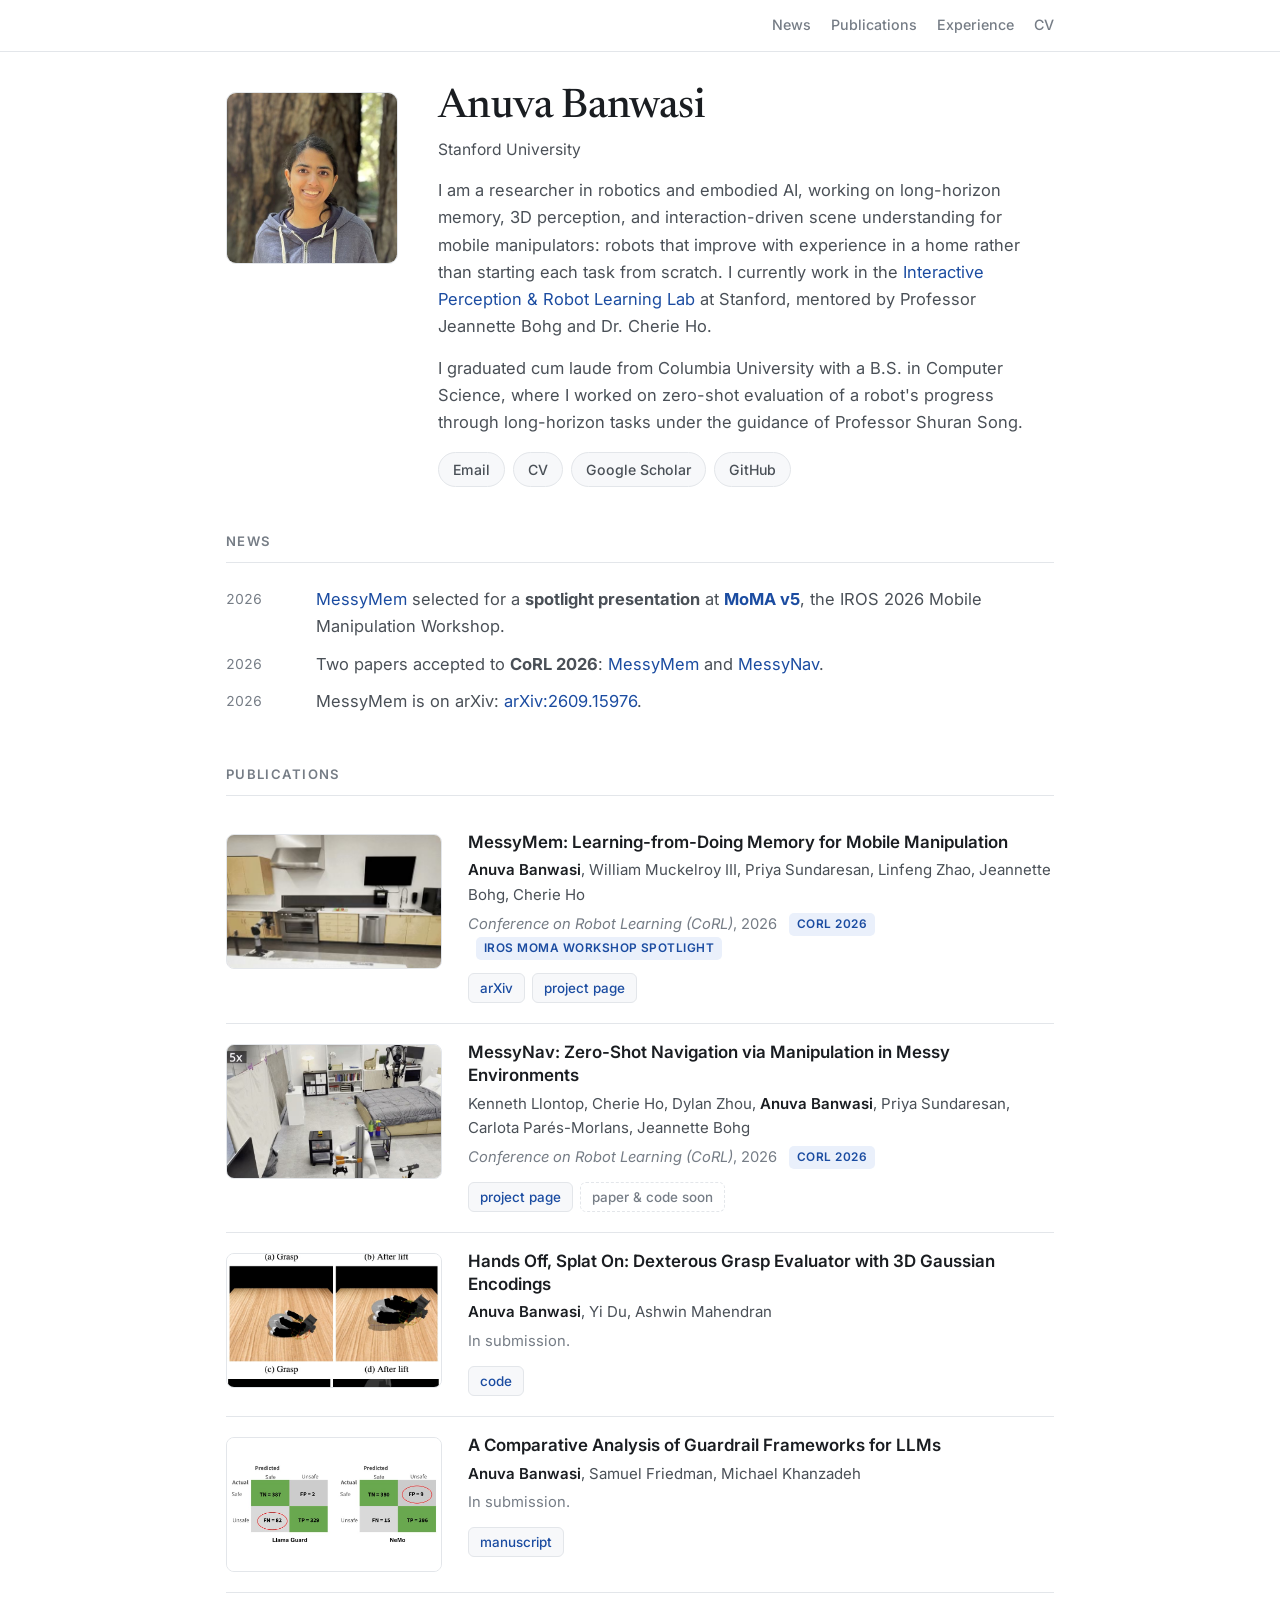
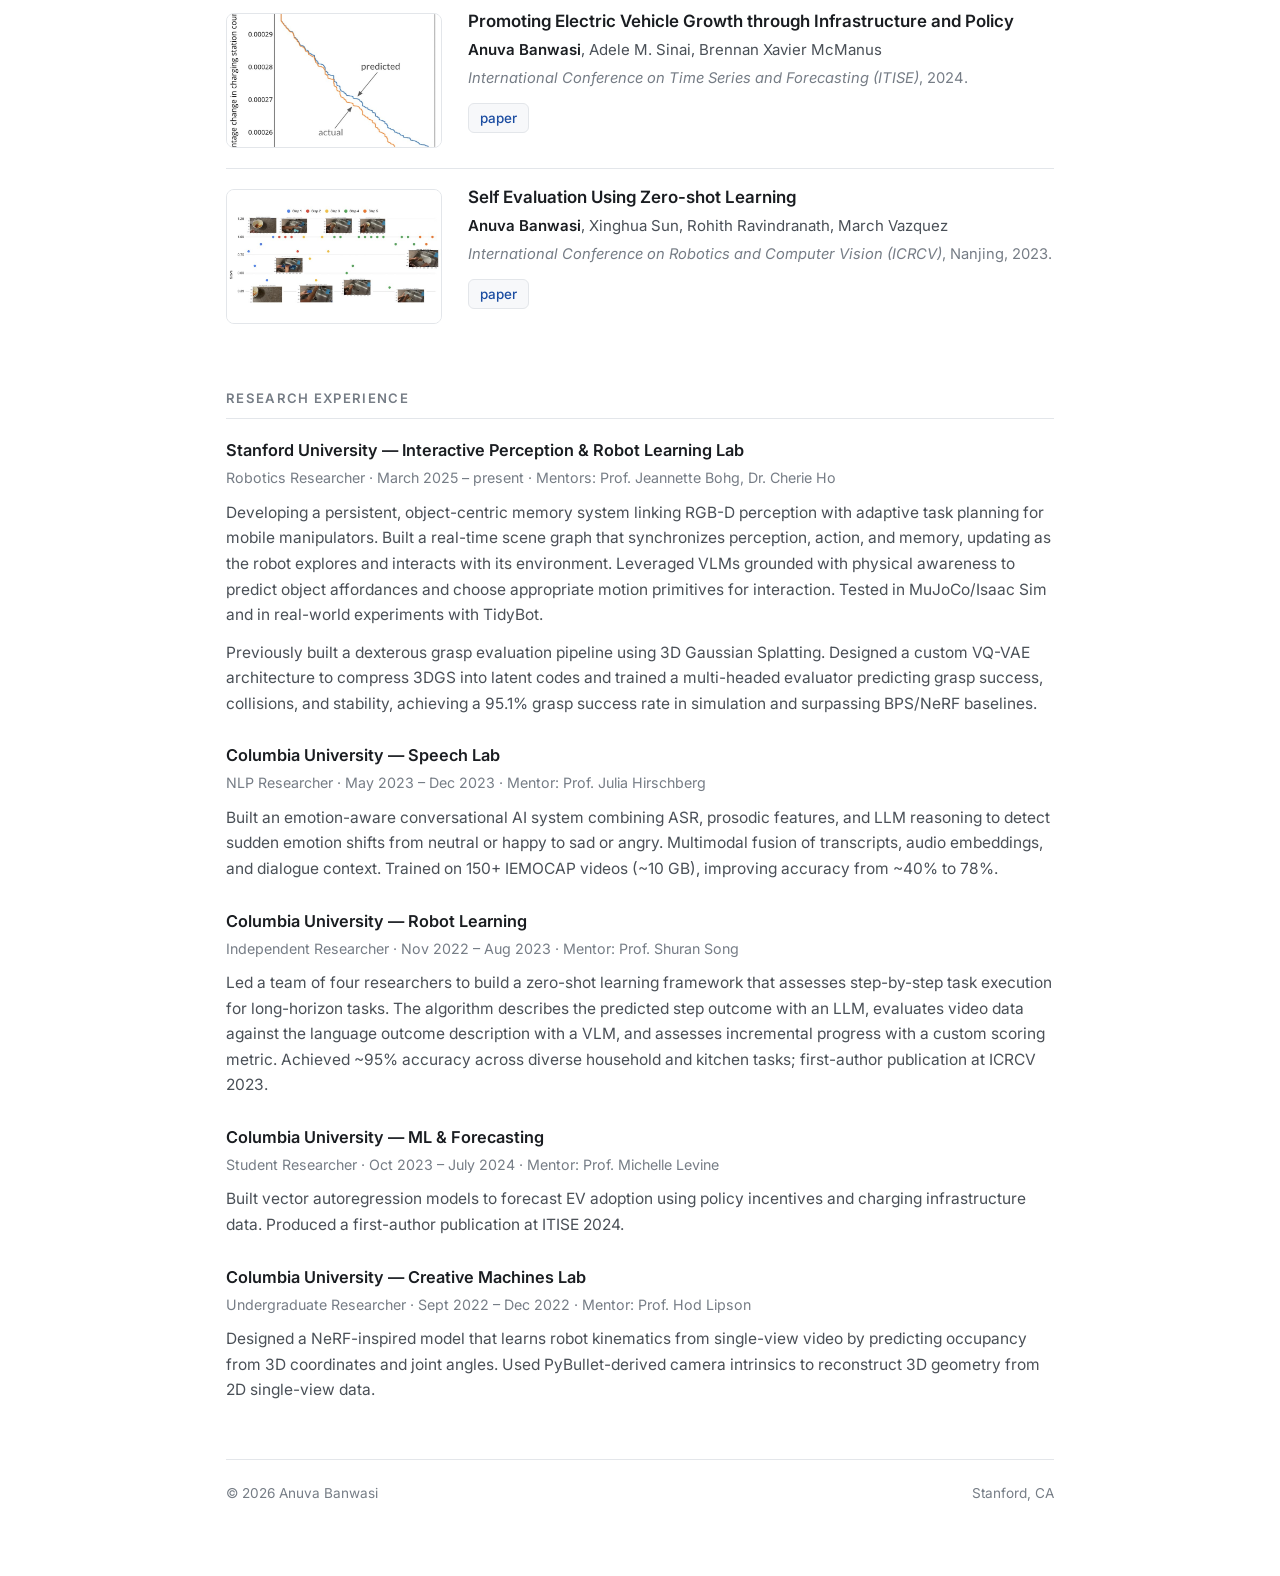
==== commit 0e6390b9: "Use video thumbnails for MessyMem/MessyNav; add MoMA v5 spotlight news Co-Authored-By: Claude Opus 5" ====
--- a/index.html
+++ b/index.html
@@ -359,6 +359,12 @@
     <ul class="news">
       <li>
         <time>2026</time>
+        <span><a href="https://messymem.github.io/" target="_blank" rel="noopener">MessyMem</a> selected for a
+          <strong>spotlight presentation</strong> at <a href="https://mobile-manipulation.net/events/moma-iros26/" target="_blank" rel="noopener"><strong>MoMA v5</strong></a>, the IROS 2026
+          Mobile Manipulation Workshop.</span>
+      </li>
+      <li>
+        <time>2026</time>
         <span>Two papers accepted to <strong>CoRL 2026</strong>:
           <a href="https://messymem.github.io/" target="_blank" rel="noopener">MessyMem</a> and
           <a href="https://messynav.github.io/" target="_blank" rel="noopener">MessyNav</a>.</span>
@@ -378,8 +384,8 @@
     <!-- MessyMem -->
     <article class="pub">
       <a href="https://messymem.github.io/" target="_blank" rel="noopener">
-        <img class="pub-thumb" src="messymem.jpg"
-             alt="A mobile manipulator in a kitchen, captioned &quot;Robots need memory.&quot;">
+        <video class="pub-thumb" src="messymem.mp4" poster="messymem.jpg"
+               autoplay muted loop playsinline aria-label="A mobile manipulator in a kitchen, captioned &quot;Robots need memory.&quot;"></video>
       </a>
       <div>
         <div class="pub-title">
@@ -391,6 +397,7 @@
         </div>
         <div class="pub-venue">
           <em>Conference on Robot Learning (CoRL)</em>, 2026 <span class="badge">CoRL 2026</span>
+          <span class="badge">IROS MoMA Workshop Spotlight</span>
         </div>
         <div class="pub-links">
           <a href="https://arxiv.org/abs/2609.15976" target="_blank" rel="noopener">arXiv</a>
@@ -402,8 +409,8 @@
     <!-- MessyNav -->
     <article class="pub">
       <a href="https://messynav.github.io/" target="_blank" rel="noopener">
-        <img class="pub-thumb" src="messynav.jpg"
-             alt="A mobile manipulator clearing objects to navigate through a cluttered room">
+        <video class="pub-thumb" src="messynav.mp4" poster="messynav.jpg"
+               autoplay muted loop playsinline aria-label="A mobile manipulator clearing objects to navigate through a cluttered room"></video>
       </a>
       <div>
         <div class="pub-title">
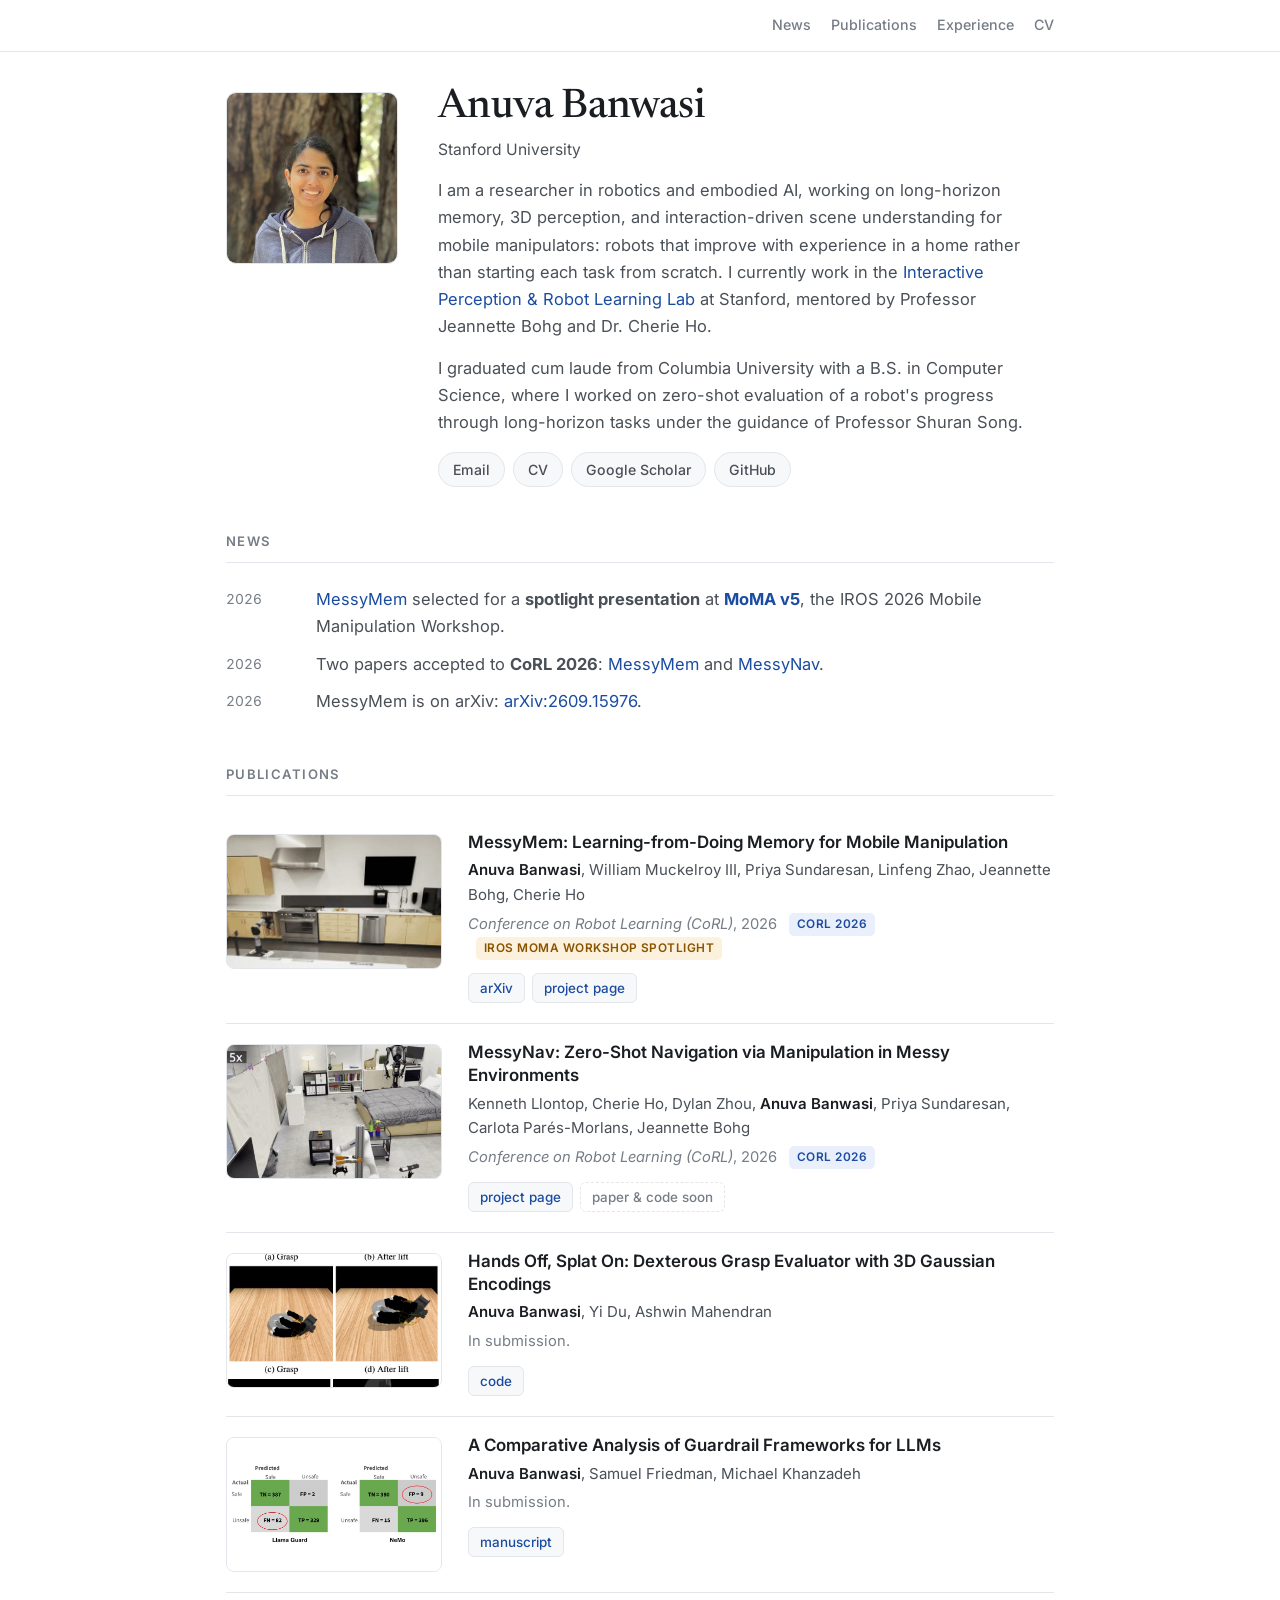
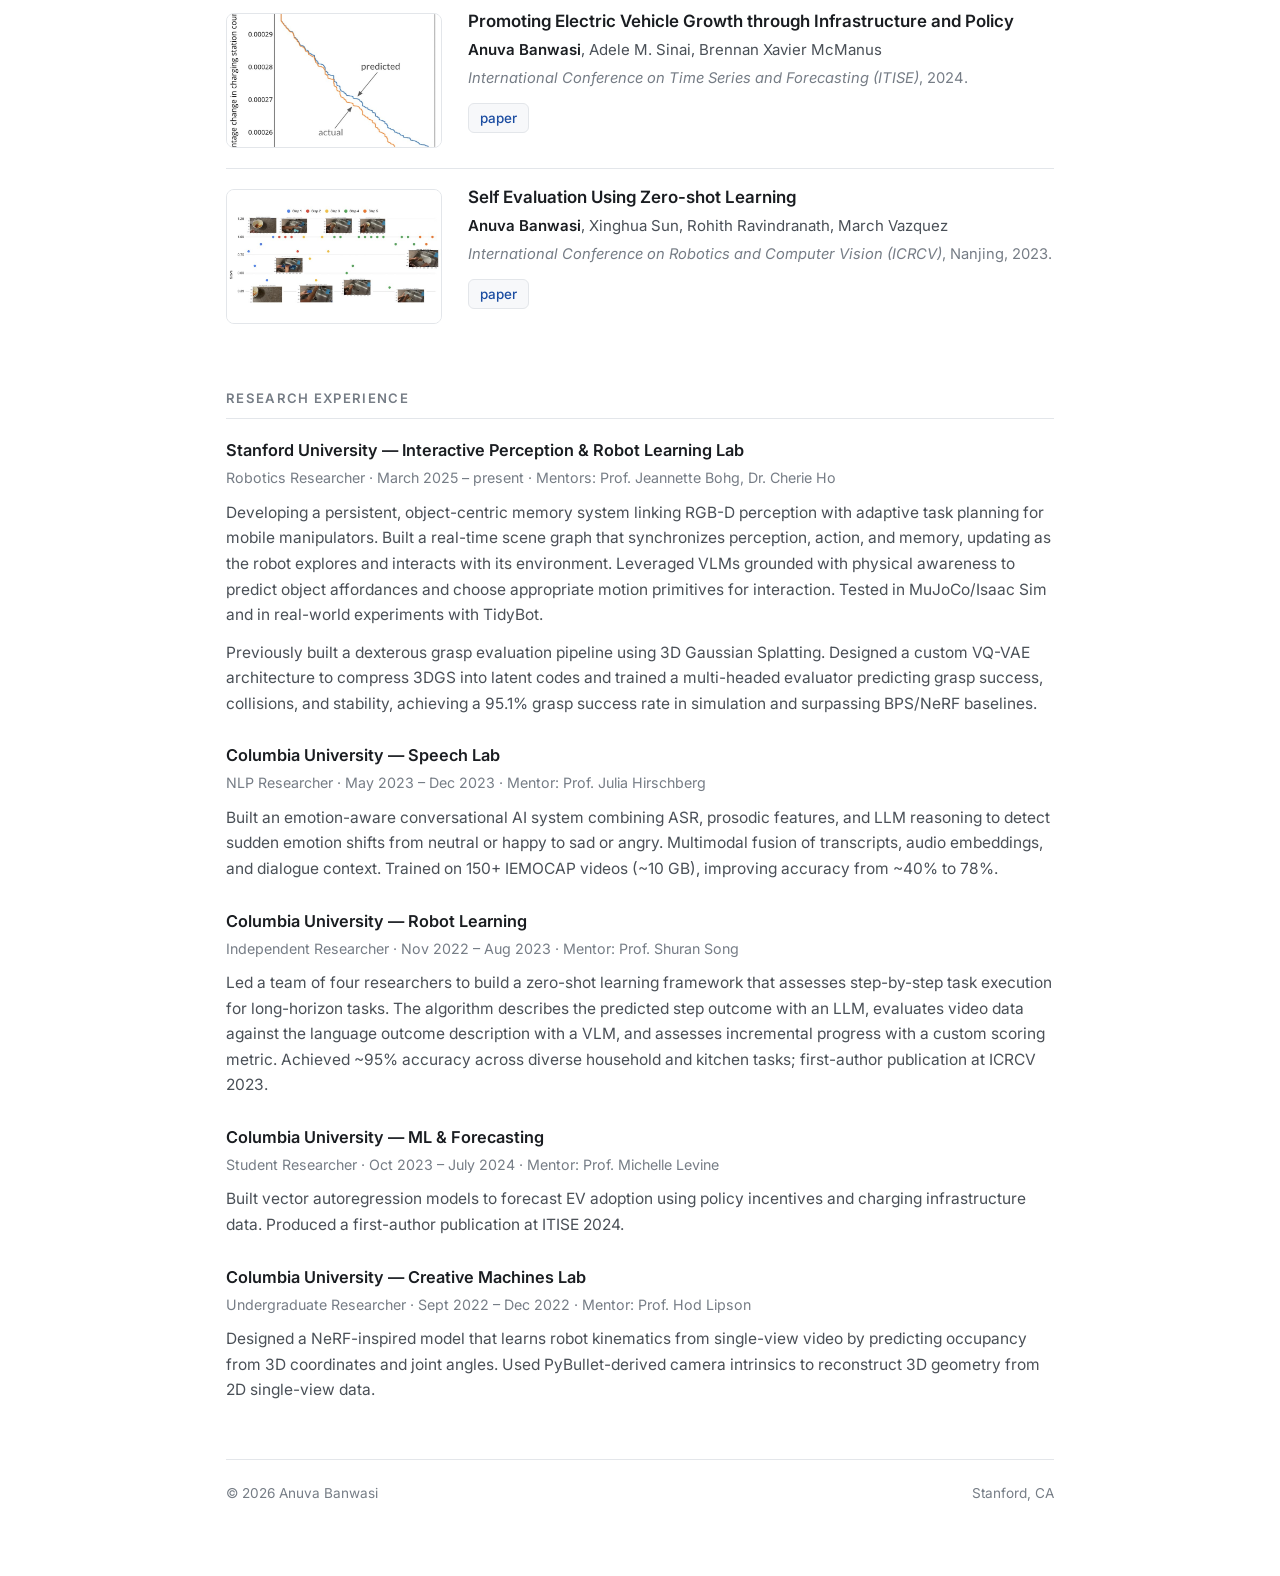
==== commit 72e951e7: "Give MoMA spotlight badge a distinct amber color Co-Authored-By: Claude Opus 5.5 <noreply@anthropic." ====
--- a/index.html
+++ b/index.html
@@ -29,6 +29,8 @@
     --line:      #e3e6ea;
     --accent:    #1b4ca1;
     --accent-bg: #eaf0fb;
+    --spot:      #8a5300;
+    --spot-bg:   #fcf1dc;
     --radius:    10px;
   }
 
@@ -42,11 +44,14 @@
       --line:      #2a2f36;
       --accent:    #86b6ef;
       --accent-bg: #16233a;
+      --spot:      #f0b860;
+      --spot-bg:   #33270f;
     }
   }
   :root[data-theme="dark"] {
     --bg:#101215; --surface:#181b20; --text:#e9ecef; --text-soft:#b3b9c1;
     --text-mute:#858c95; --line:#2a2f36; --accent:#86b6ef; --accent-bg:#16233a;
+    --spot:#f0b860; --spot-bg:#33270f;
   }
 
   * { box-sizing: border-box; }
@@ -244,6 +249,7 @@
     margin-left: 8px;
     vertical-align: 1.5px;
   }
+  .badge-spot { background: var(--spot-bg); color: var(--spot); }
 
   .pub-links { display: flex; flex-wrap: wrap; gap: 7px; }
   .pub-links a {
@@ -397,7 +403,7 @@
         </div>
         <div class="pub-venue">
           <em>Conference on Robot Learning (CoRL)</em>, 2026 <span class="badge">CoRL 2026</span>
-          <span class="badge">IROS MoMA Workshop Spotlight</span>
+          <span class="badge badge-spot">IROS MoMA Workshop Spotlight</span>
         </div>
         <div class="pub-links">
           <a href="https://arxiv.org/abs/2609.15976" target="_blank" rel="noopener">arXiv</a>
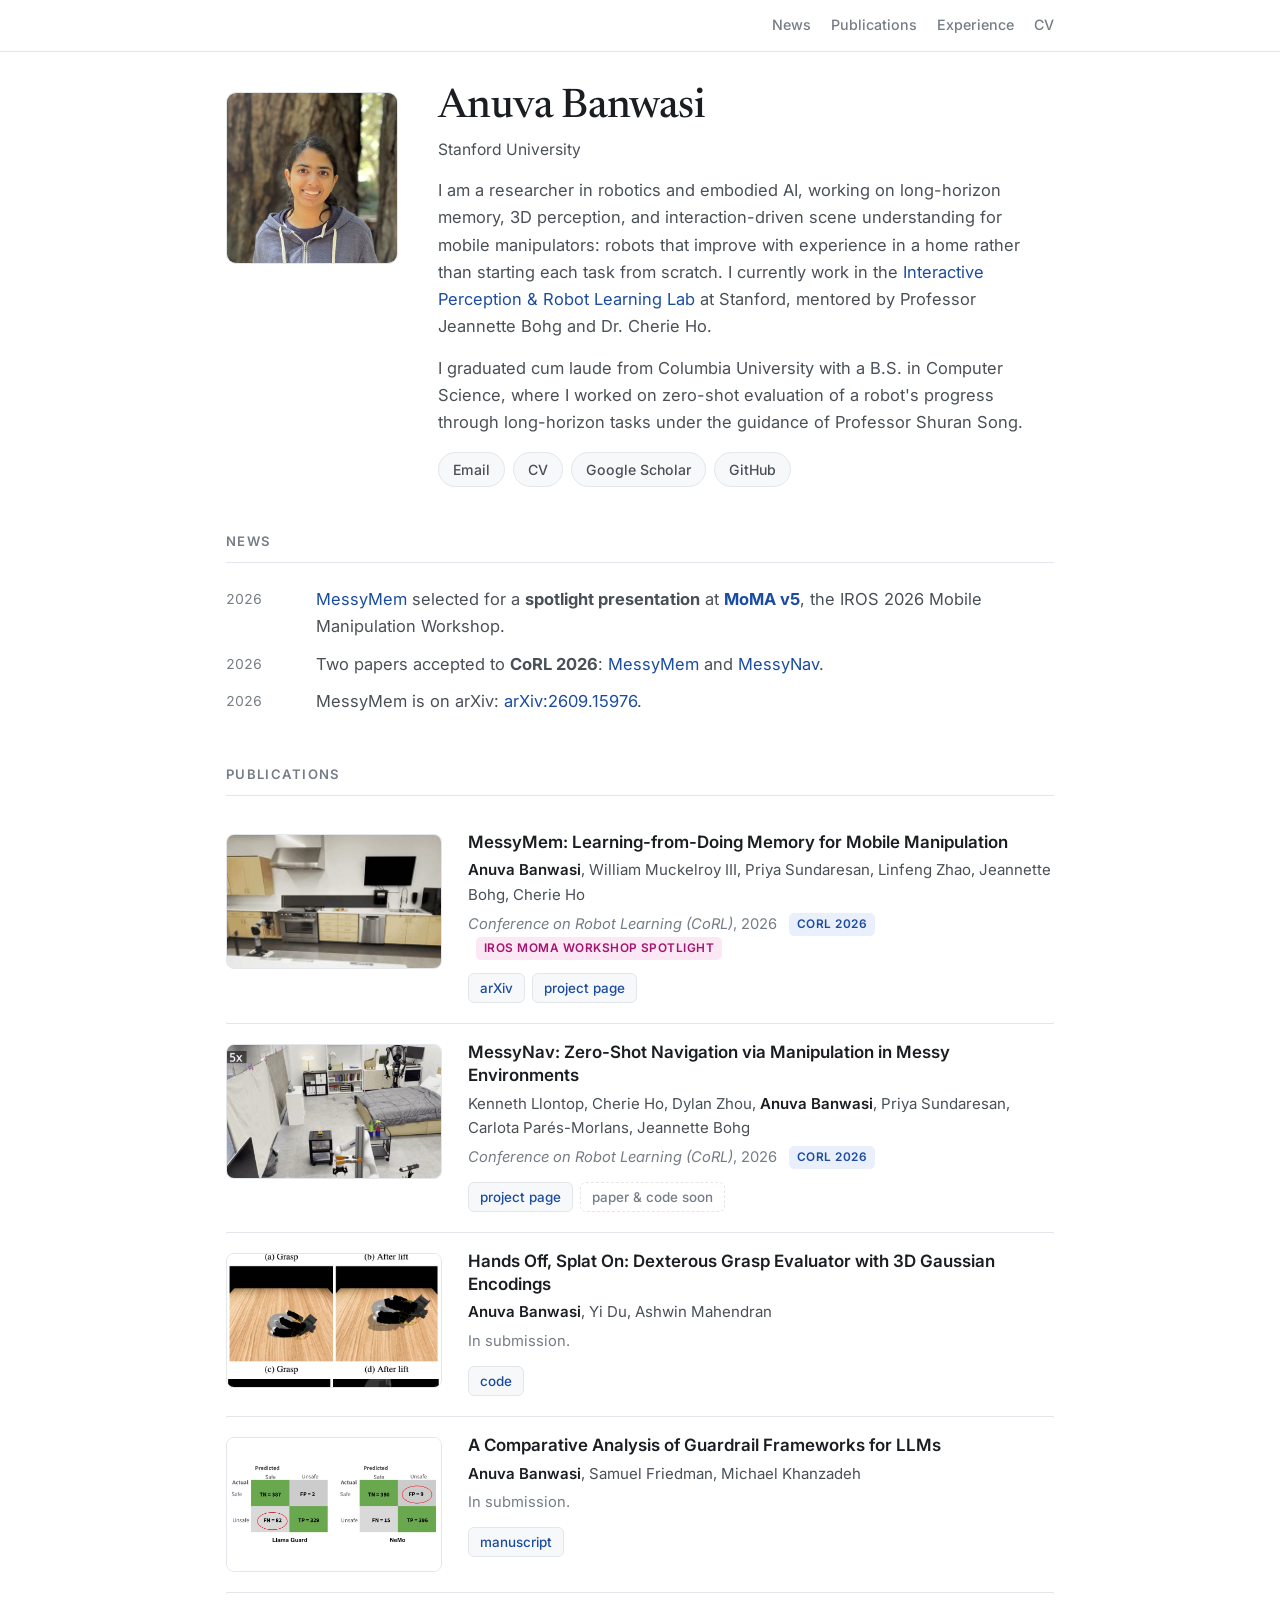
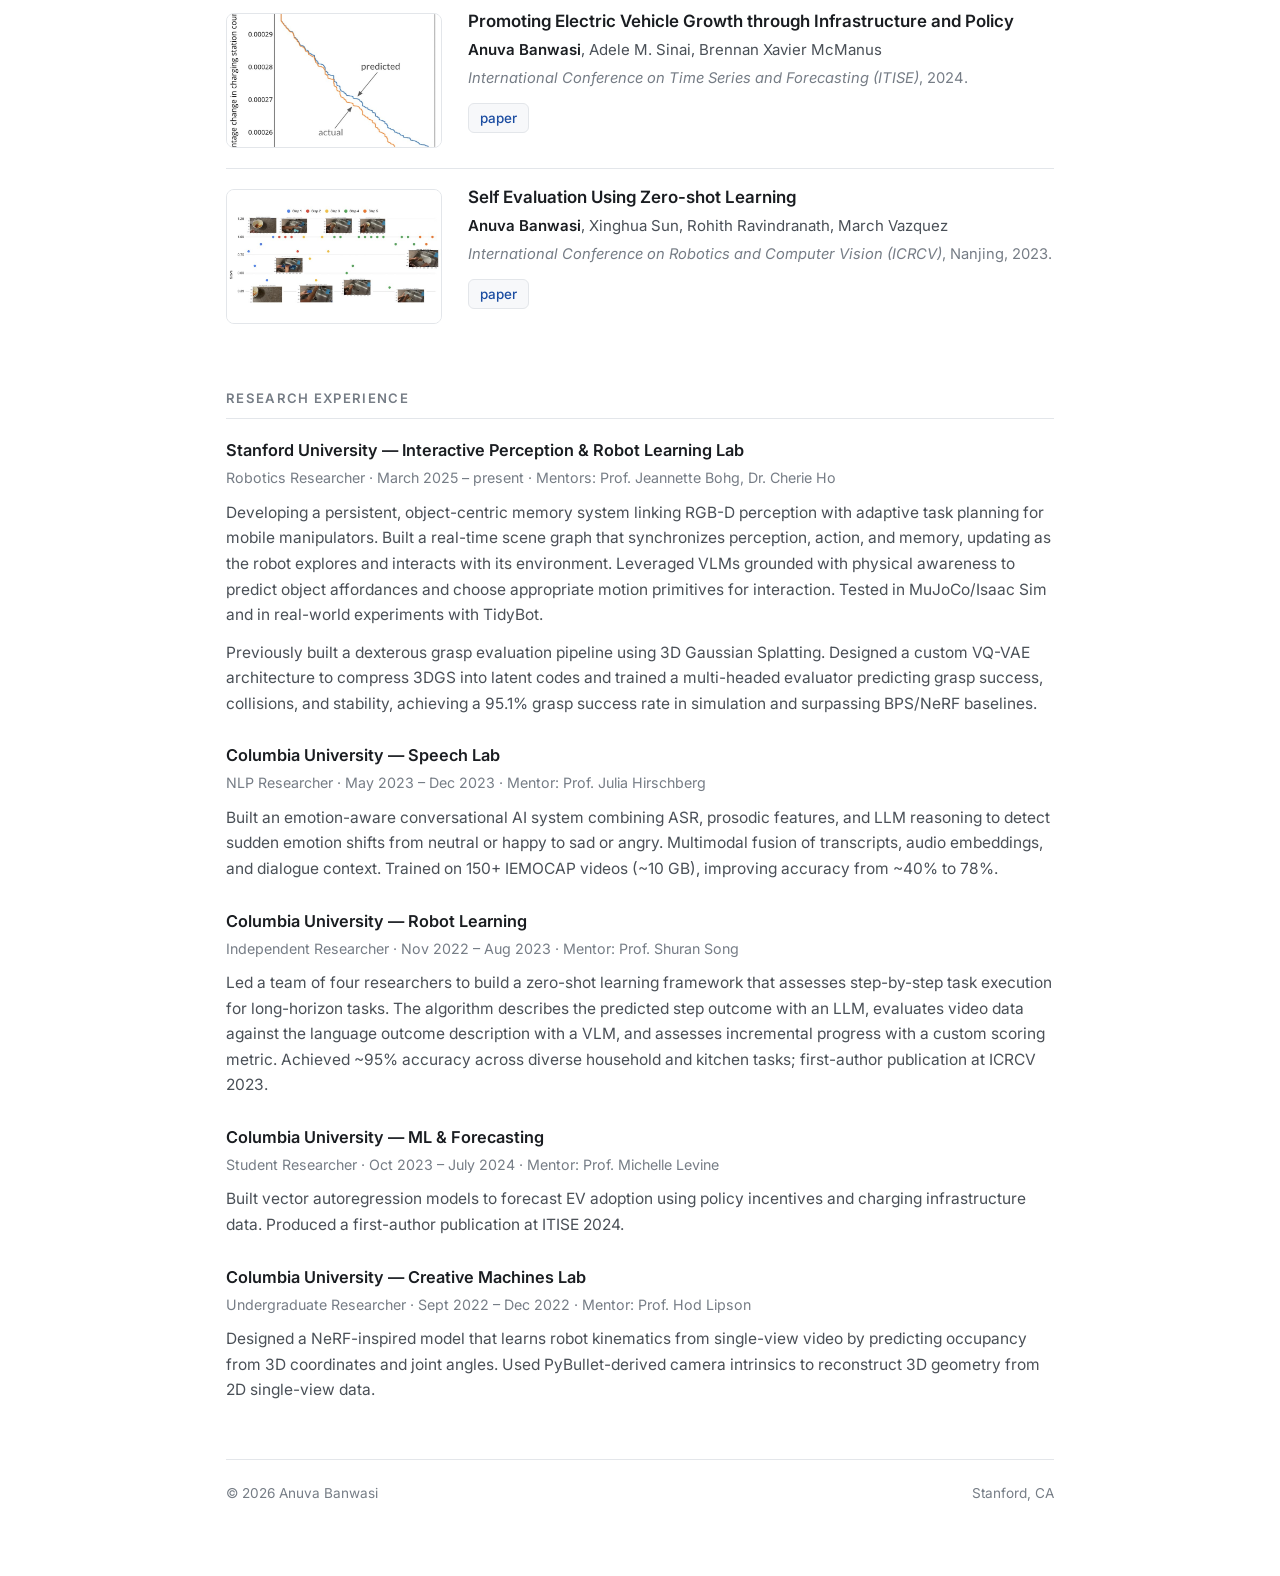
==== commit 7a317d0a: "Switch MoMA spotlight badge to magenta Co-Authored-By: Claude Opus 5.5 <noreply@anthropic.com>" ====
--- a/index.html
+++ b/index.html
@@ -29,8 +29,8 @@
     --line:      #e3e6ea;
     --accent:    #1b4ca1;
     --accent-bg: #eaf0fb;
-    --spot:      #8a5300;
-    --spot-bg:   #fcf1dc;
+    --spot:      #a3156f;
+    --spot-bg:   #fce8f4;
     --radius:    10px;
   }
 
@@ -44,14 +44,14 @@
       --line:      #2a2f36;
       --accent:    #86b6ef;
       --accent-bg: #16233a;
-      --spot:      #f0b860;
-      --spot-bg:   #33270f;
+      --spot:      #f28ccf;
+      --spot-bg:   #3a1530;
     }
   }
   :root[data-theme="dark"] {
     --bg:#101215; --surface:#181b20; --text:#e9ecef; --text-soft:#b3b9c1;
     --text-mute:#858c95; --line:#2a2f36; --accent:#86b6ef; --accent-bg:#16233a;
-    --spot:#f0b860; --spot-bg:#33270f;
+    --spot:#f28ccf; --spot-bg:#3a1530;
   }
 
   * { box-sizing: border-box; }
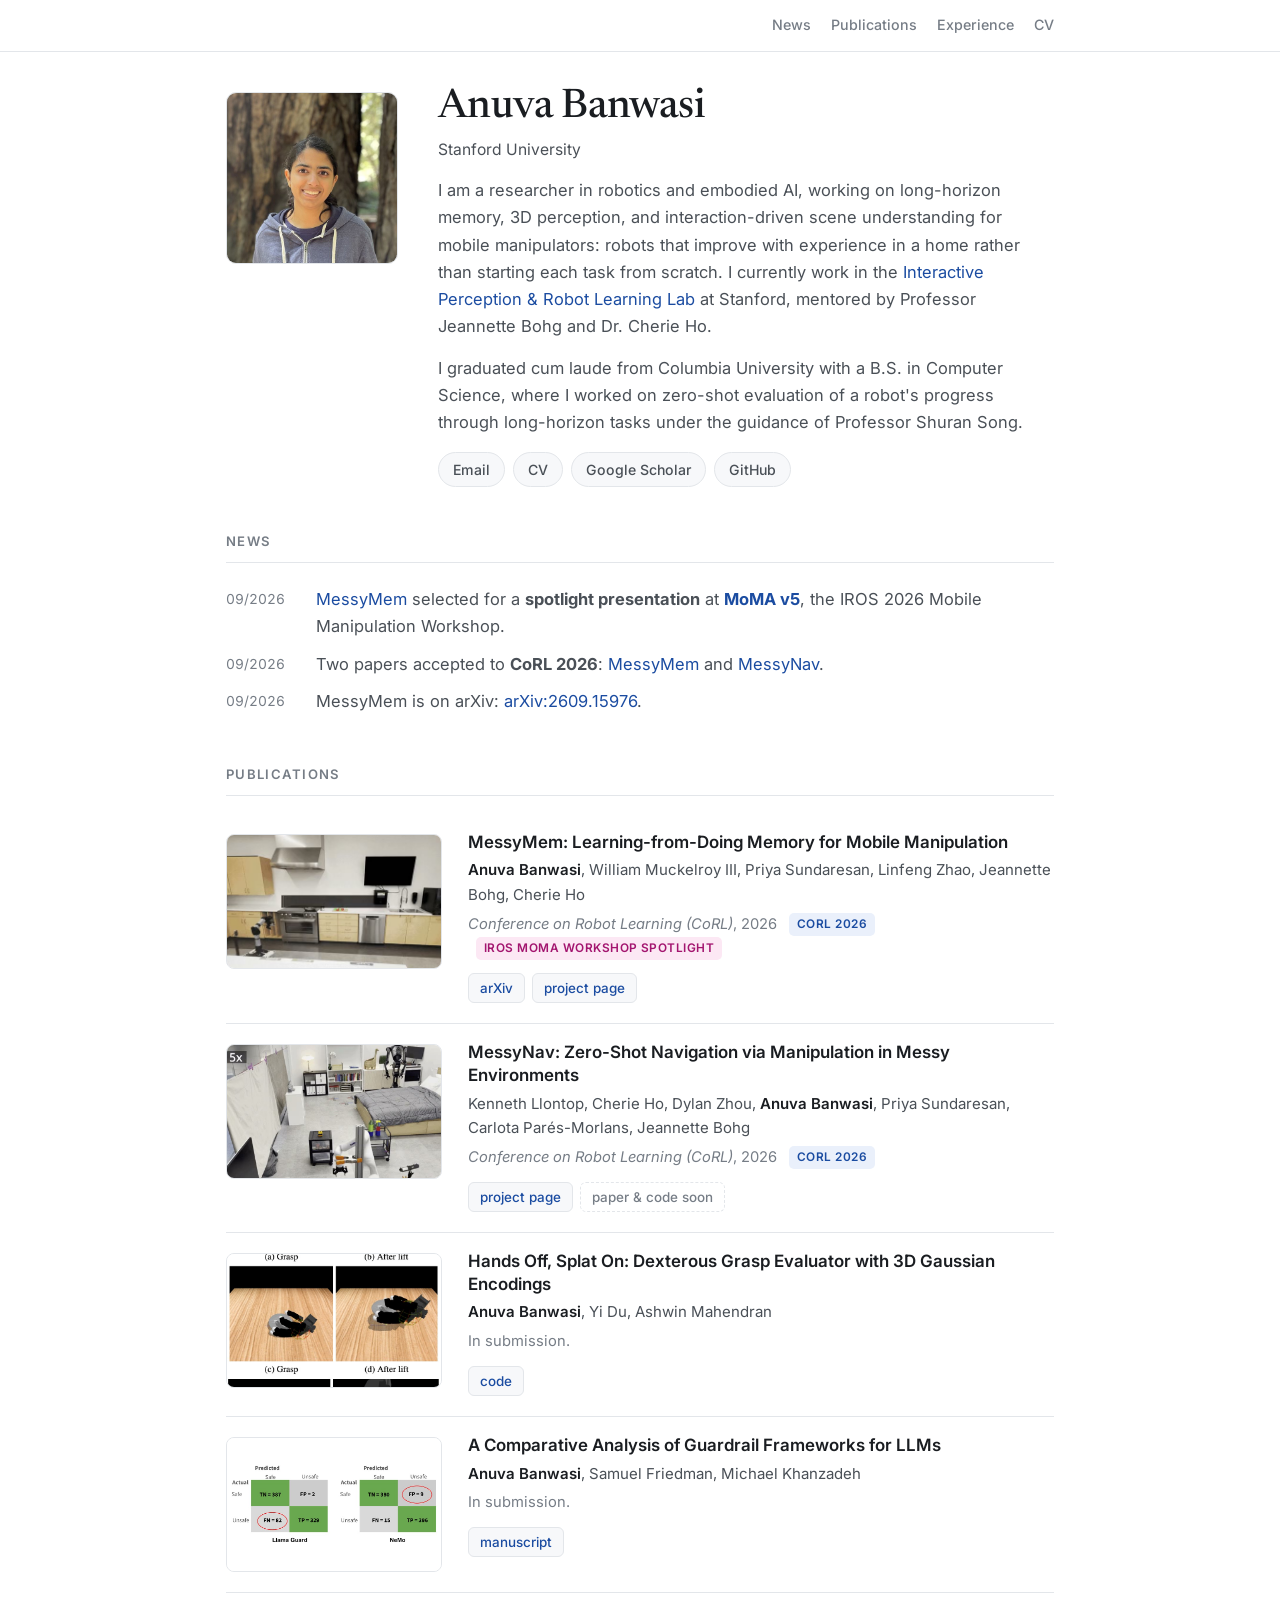
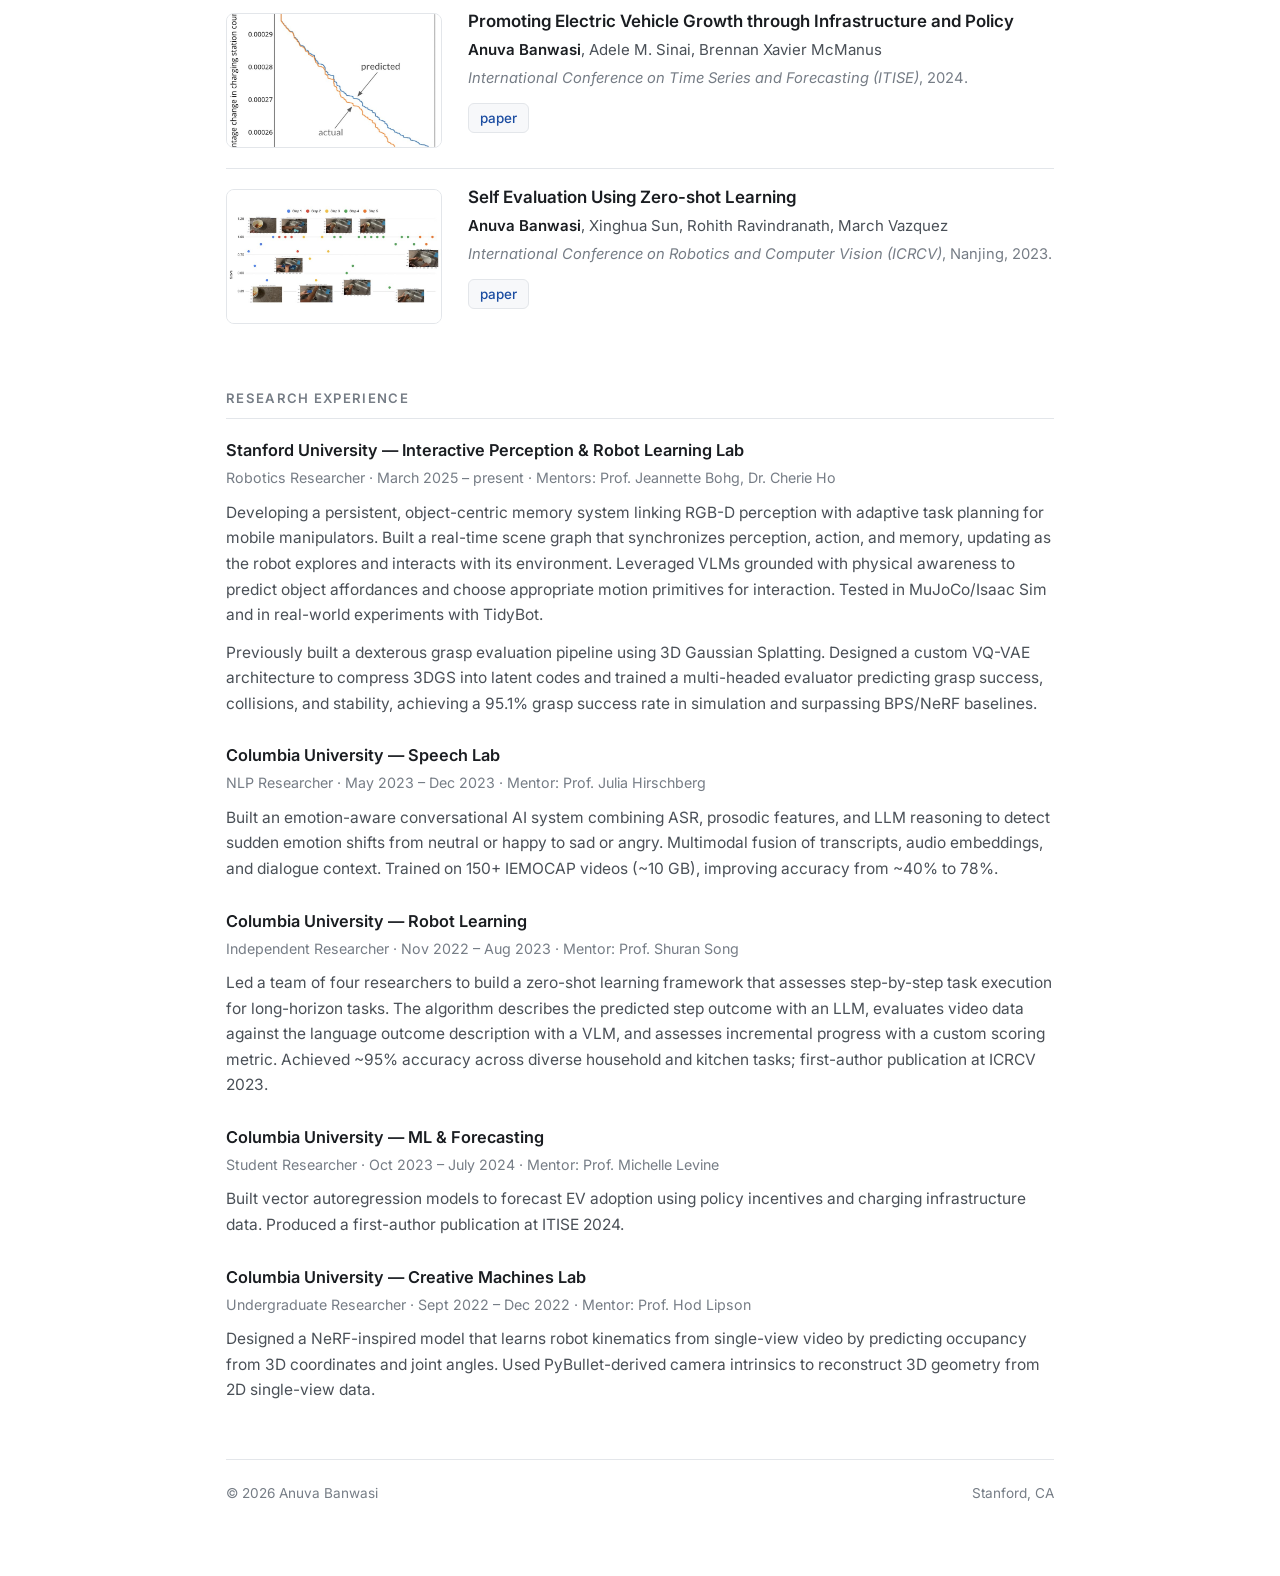
==== commit 6905db27: "Use month/year dates in news Co-Authored-By: Claude Opus 5.5 <noreply@anthropic.com>" ====
--- a/index.html
+++ b/index.html
@@ -364,19 +364,19 @@
     <h2>News</h2>
     <ul class="news">
       <li>
-        <time>2026</time>
+        <time>09/2026</time>
         <span><a href="https://messymem.github.io/" target="_blank" rel="noopener">MessyMem</a> selected for a
           <strong>spotlight presentation</strong> at <a href="https://mobile-manipulation.net/events/moma-iros26/" target="_blank" rel="noopener"><strong>MoMA v5</strong></a>, the IROS 2026
           Mobile Manipulation Workshop.</span>
       </li>
       <li>
-        <time>2026</time>
+        <time>09/2026</time>
         <span>Two papers accepted to <strong>CoRL 2026</strong>:
           <a href="https://messymem.github.io/" target="_blank" rel="noopener">MessyMem</a> and
           <a href="https://messynav.github.io/" target="_blank" rel="noopener">MessyNav</a>.</span>
       </li>
       <li>
-        <time>2026</time>
+        <time>09/2026</time>
         <span>MessyMem is on arXiv:
           <a href="https://arxiv.org/abs/2609.15976" target="_blank" rel="noopener">arXiv:2609.15976</a>.</span>
       </li>
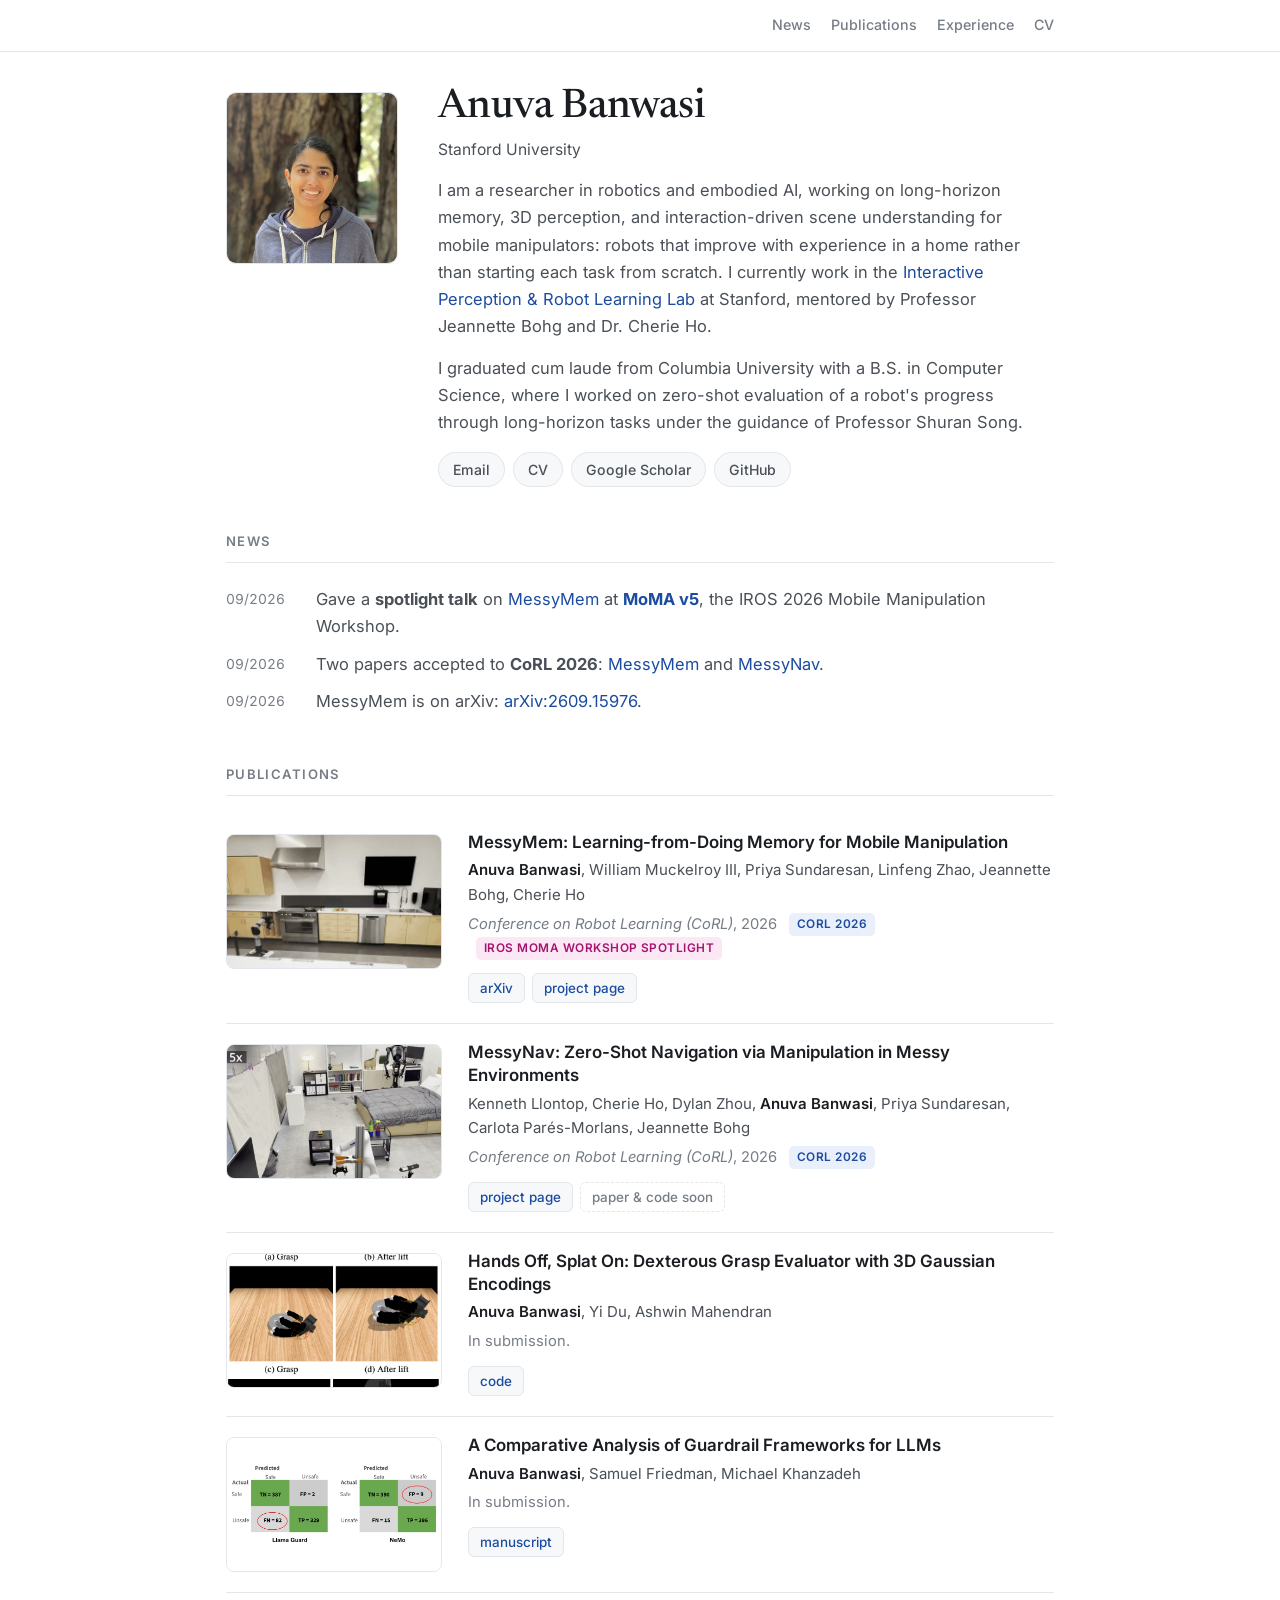
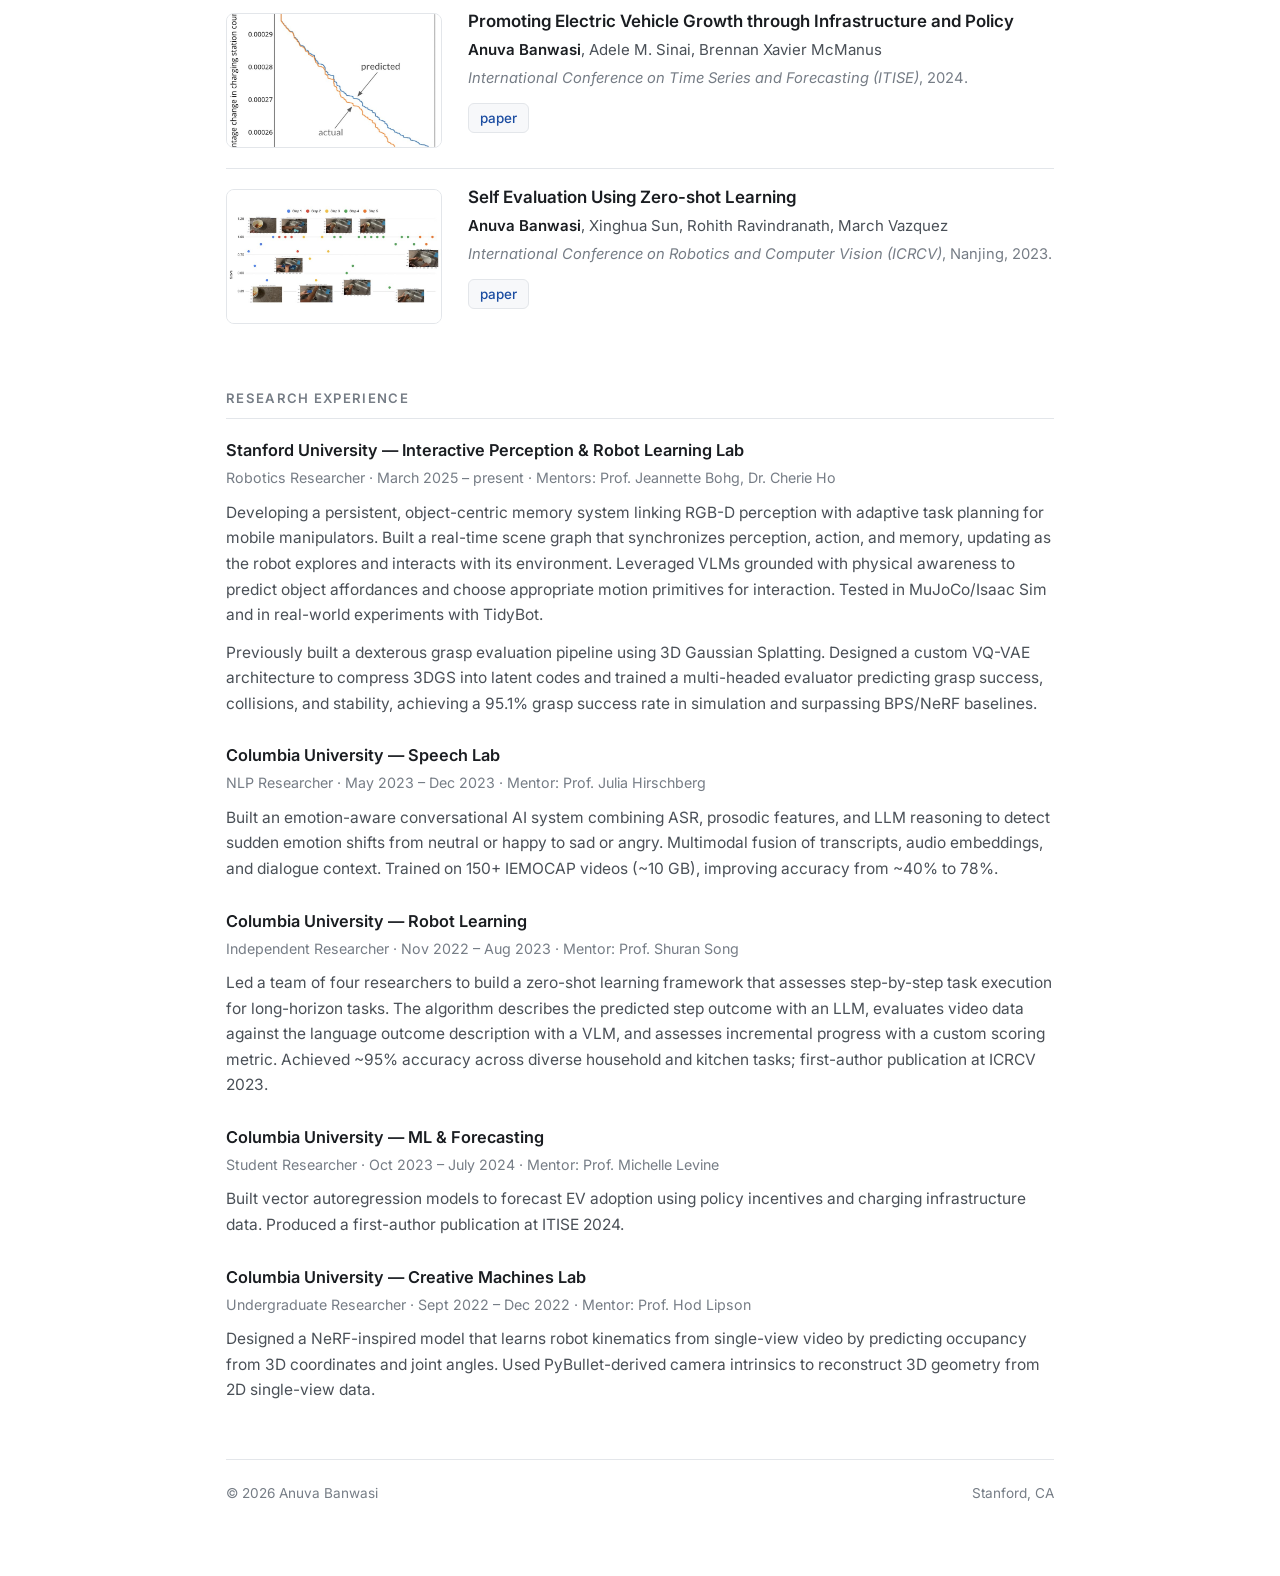
==== commit 01aac5fd: "Note spotlight talk in MoMA news item Co-Authored-By: Claude Opus 5.5 <noreply@anthropic.com>" ====
--- a/index.html
+++ b/index.html
@@ -365,8 +365,8 @@
     <ul class="news">
       <li>
         <time>09/2026</time>
-        <span><a href="https://messymem.github.io/" target="_blank" rel="noopener">MessyMem</a> selected for a
-          <strong>spotlight presentation</strong> at <a href="https://mobile-manipulation.net/events/moma-iros26/" target="_blank" rel="noopener"><strong>MoMA v5</strong></a>, the IROS 2026
+        <span>Gave a <strong>spotlight talk</strong> on
+          <a href="https://messymem.github.io/" target="_blank" rel="noopener">MessyMem</a> at <a href="https://mobile-manipulation.net/events/moma-iros26/" target="_blank" rel="noopener"><strong>MoMA v5</strong></a>, the IROS 2026
           Mobile Manipulation Workshop.</span>
       </li>
       <li>
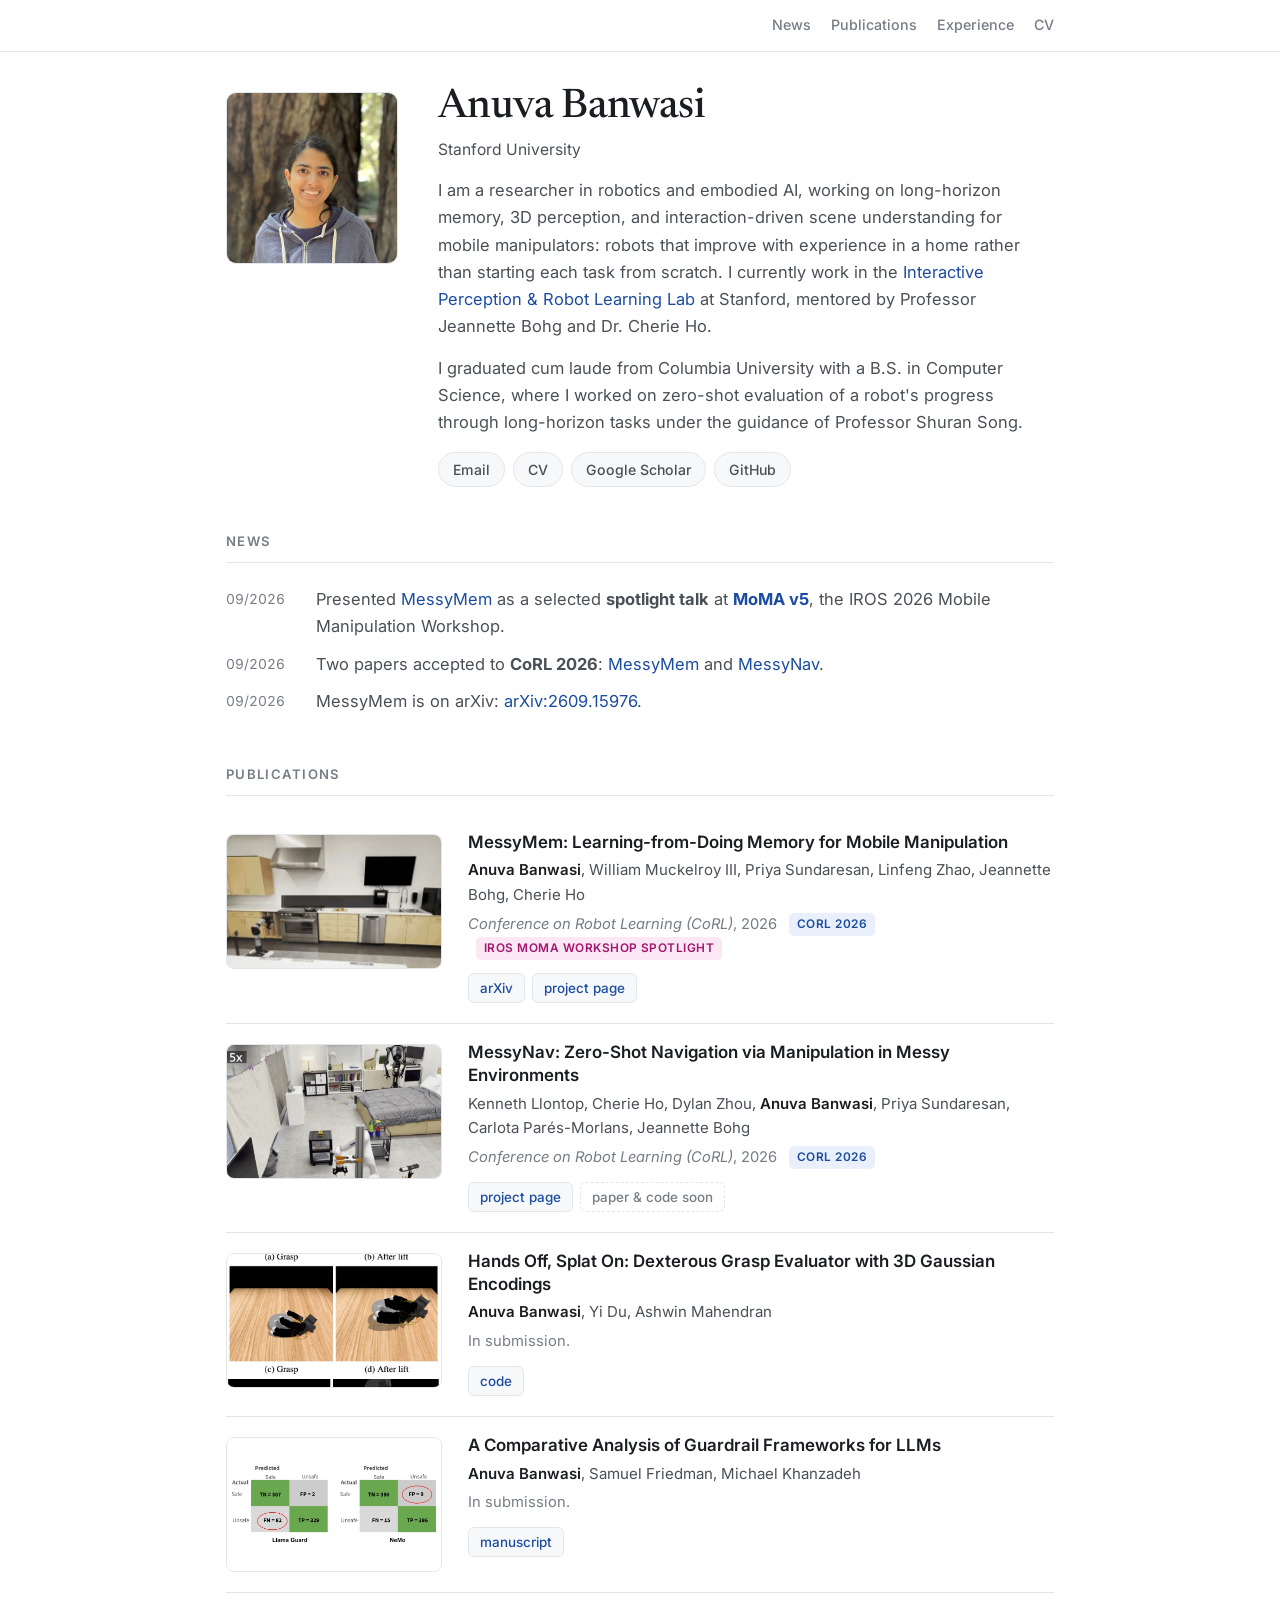
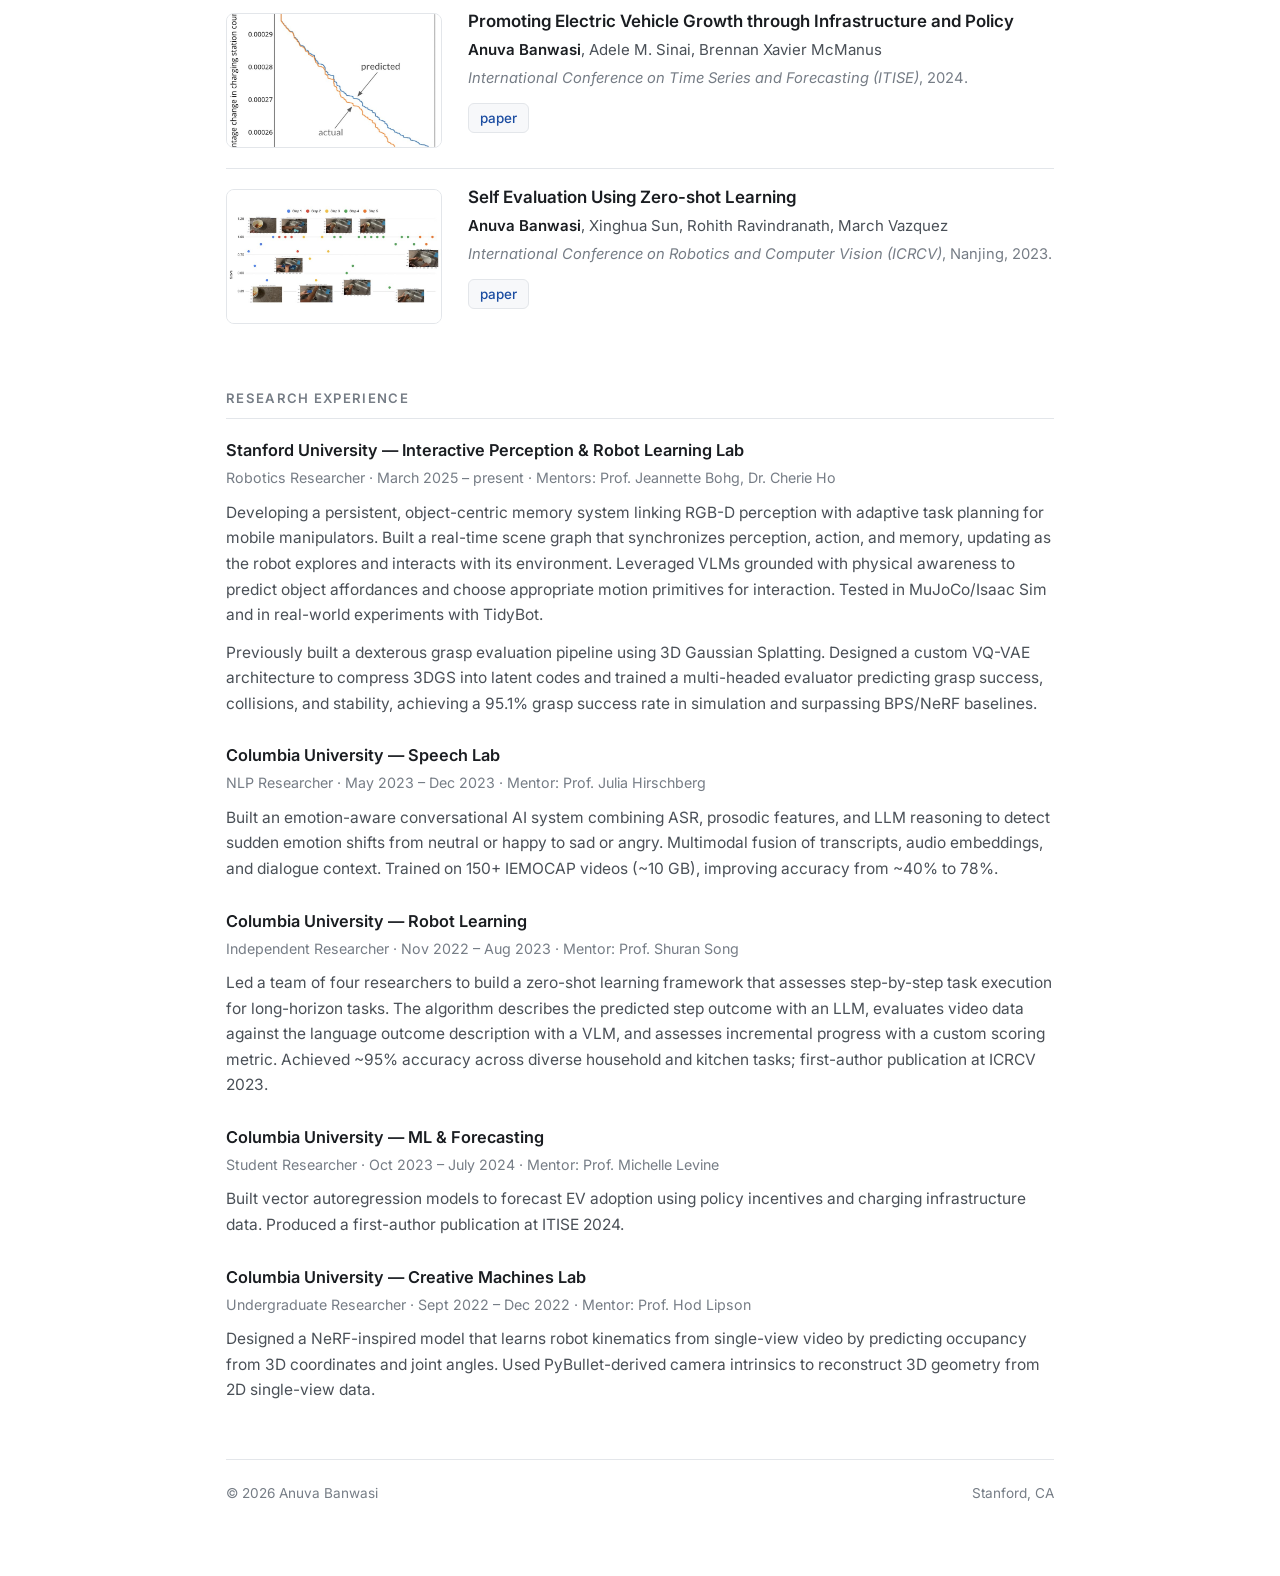
==== commit 89b855ef: "Reword MoMA news as selected spotlight talk Co-Authored-By: Claude Opus 5.5 <noreply@anthropic.com>" ====
--- a/index.html
+++ b/index.html
@@ -365,8 +365,9 @@
     <ul class="news">
       <li>
         <time>09/2026</time>
-        <span>Gave a <strong>spotlight talk</strong> on
-          <a href="https://messymem.github.io/" target="_blank" rel="noopener">MessyMem</a> at <a href="https://mobile-manipulation.net/events/moma-iros26/" target="_blank" rel="noopener"><strong>MoMA v5</strong></a>, the IROS 2026
+        <span>Presented
+          <a href="https://messymem.github.io/" target="_blank" rel="noopener">MessyMem</a> as a selected
+          <strong>spotlight talk</strong> at <a href="https://mobile-manipulation.net/events/moma-iros26/" target="_blank" rel="noopener"><strong>MoMA v5</strong></a>, the IROS 2026
           Mobile Manipulation Workshop.</span>
       </li>
       <li>
